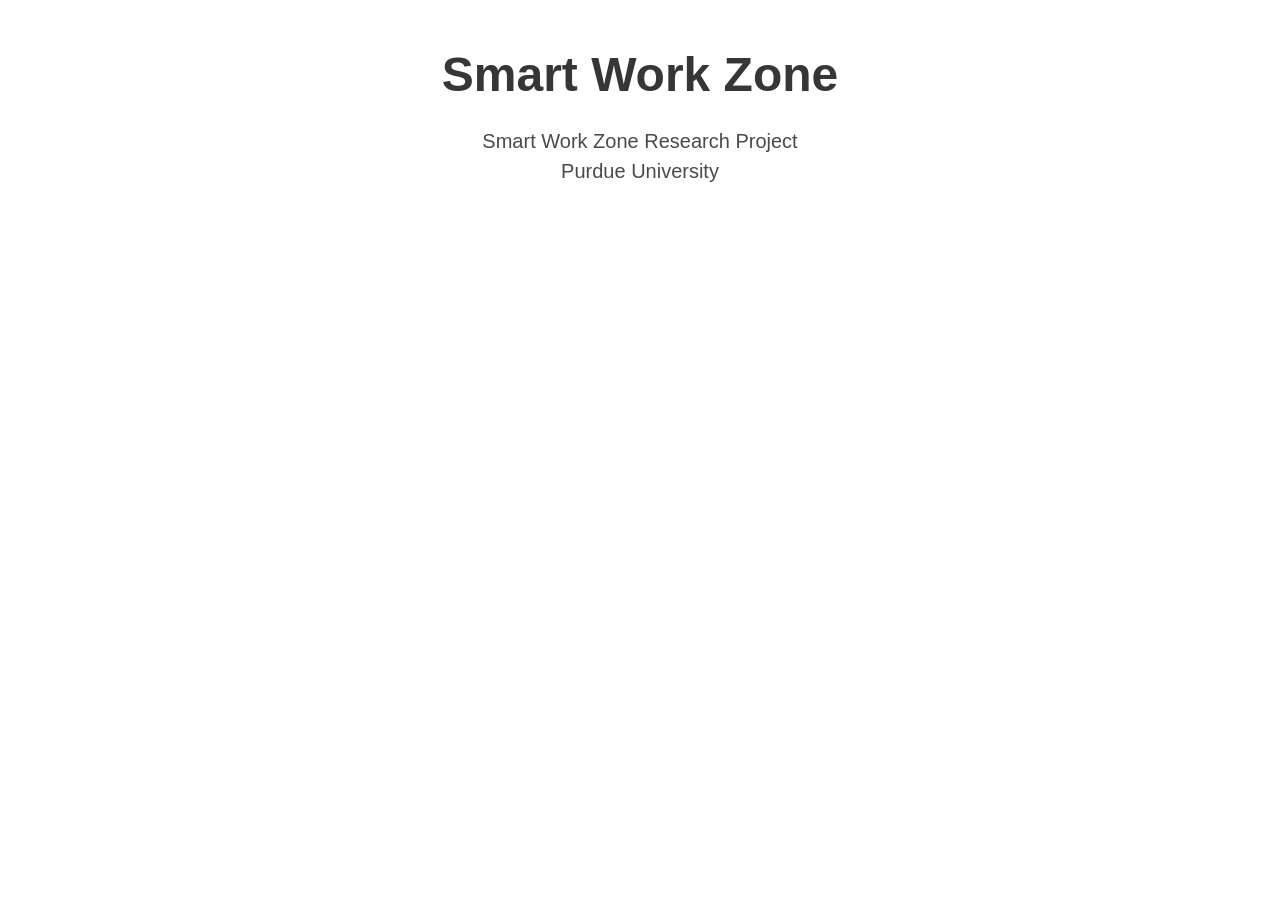
==== index.html @ 6e2d4be2 "Create empty index.html for Smart Work Zone project" ====
<!DOCTYPE html>
<html>
<head>
  <meta charset="utf-8">
  <meta name="description" content="Smart Work Zone research project page">
  <meta name="keywords" content="Smart Work Zone, work zone safety, radar, camera, LiDAR, sensing">
  <meta name="viewport" content="width=device-width, initial-scale=1">

  <title>Smart Work Zone</title>

  <link href="https://fonts.googleapis.com/css?family=Google+Sans|Noto+Sans|Castoro" rel="stylesheet">
  <link rel="stylesheet" href="./static/css/bulma.min.css">
  <link rel="stylesheet" href="./static/css/index.css">
</head>

<body>
  <section class="hero">
    <div class="hero-body">
      <div class="container is-max-desktop">
        <div class="columns is-centered">
          <div class="column has-text-centered">
            <h1 class="title is-1 publication-title">Smart Work Zone</h1>

            <div class="is-size-5 publication-authors">
              <span class="author-block">Smart Work Zone Research Project</span>
            </div>

            <div class="is-size-5 publication-authors">
              <span class="author-block">Purdue University</span>
            </div>
          </div>
        </div>
      </div>
    </div>
  </section>
</body>
</html>
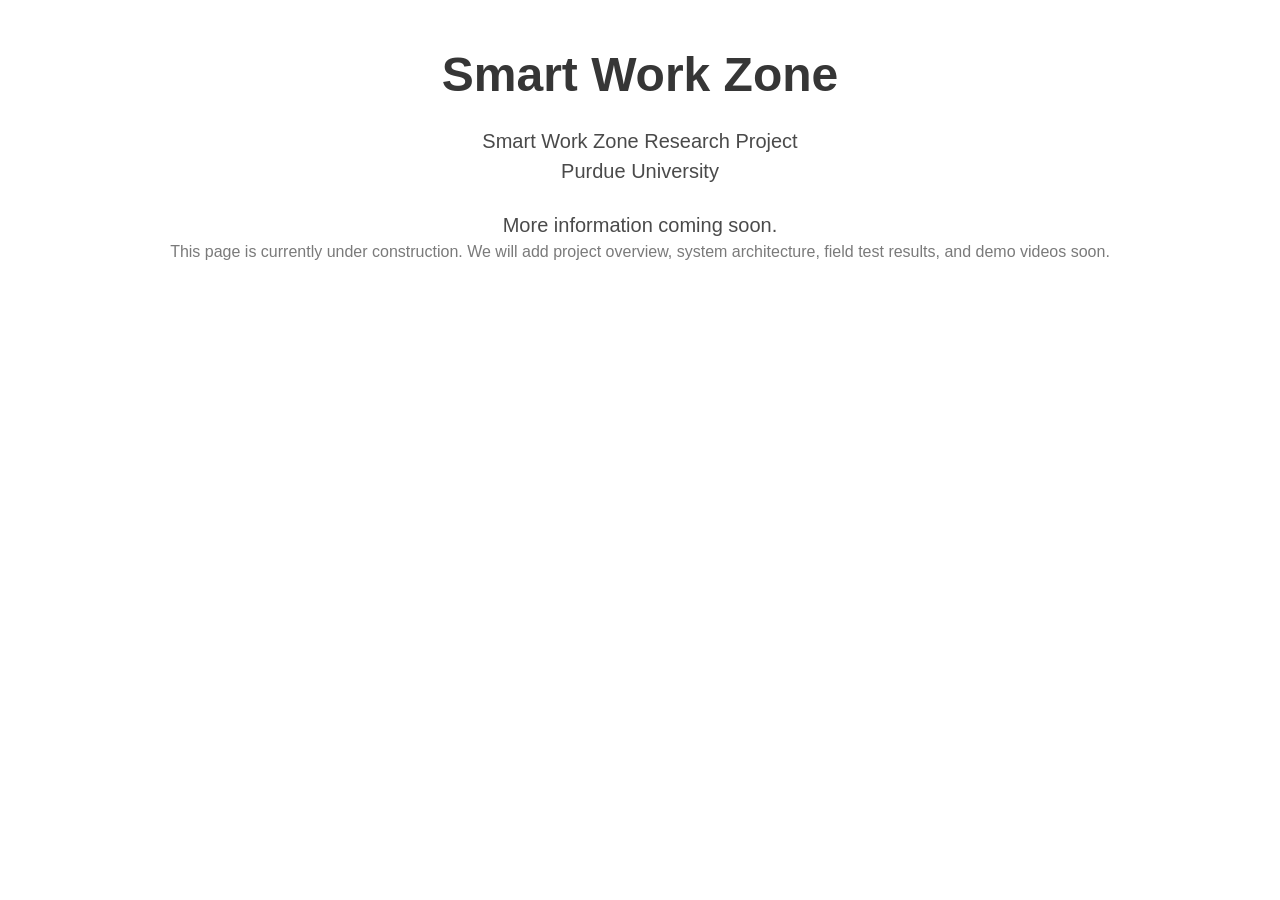
==== commit ee6331be: "Add under construction message to index.html Added informational text about the page's status." ====
--- a/index.html
+++ b/index.html
@@ -28,6 +28,18 @@
             <div class="is-size-5 publication-authors">
               <span class="author-block">Purdue University</span>
             </div>
+            
+            <br>
+
+            <p class="is-size-5">
+              More information coming soon.
+            </p>
+
+            <p class="is-size-6 has-text-grey">
+              This page is currently under construction. We will add project overview,
+              system architecture, field test results, and demo videos soon.
+            </p>
+            
           </div>
         </div>
       </div>
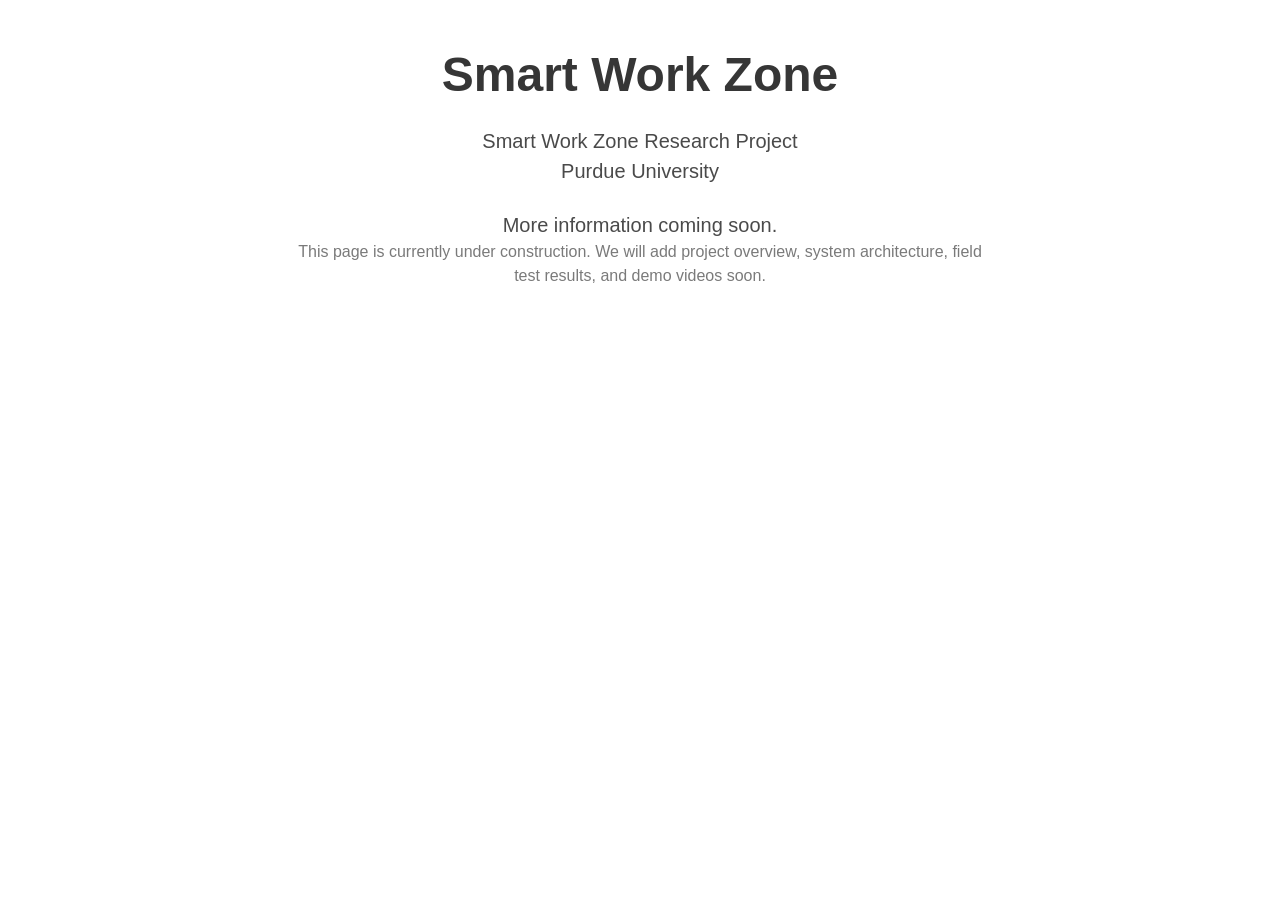
==== commit 5237ff5e: "Update HTML structure and add styling attributes" ====
--- a/index.html
+++ b/index.html
@@ -19,6 +19,7 @@
       <div class="container is-max-desktop">
         <div class="columns is-centered">
           <div class="column has-text-centered">
+
             <h1 class="title is-1 publication-title">Smart Work Zone</h1>
 
             <div class="is-size-5 publication-authors">
@@ -28,18 +29,18 @@
             <div class="is-size-5 publication-authors">
               <span class="author-block">Purdue University</span>
             </div>
-            
+
             <br>
 
             <p class="is-size-5">
               More information coming soon.
             </p>
 
-            <p class="is-size-6 has-text-grey">
+            <p class="is-size-6 has-text-grey" style="max-width: 700px; margin: 0 auto;">
               This page is currently under construction. We will add project overview,
               system architecture, field test results, and demo videos soon.
             </p>
-            
+
           </div>
         </div>
       </div>
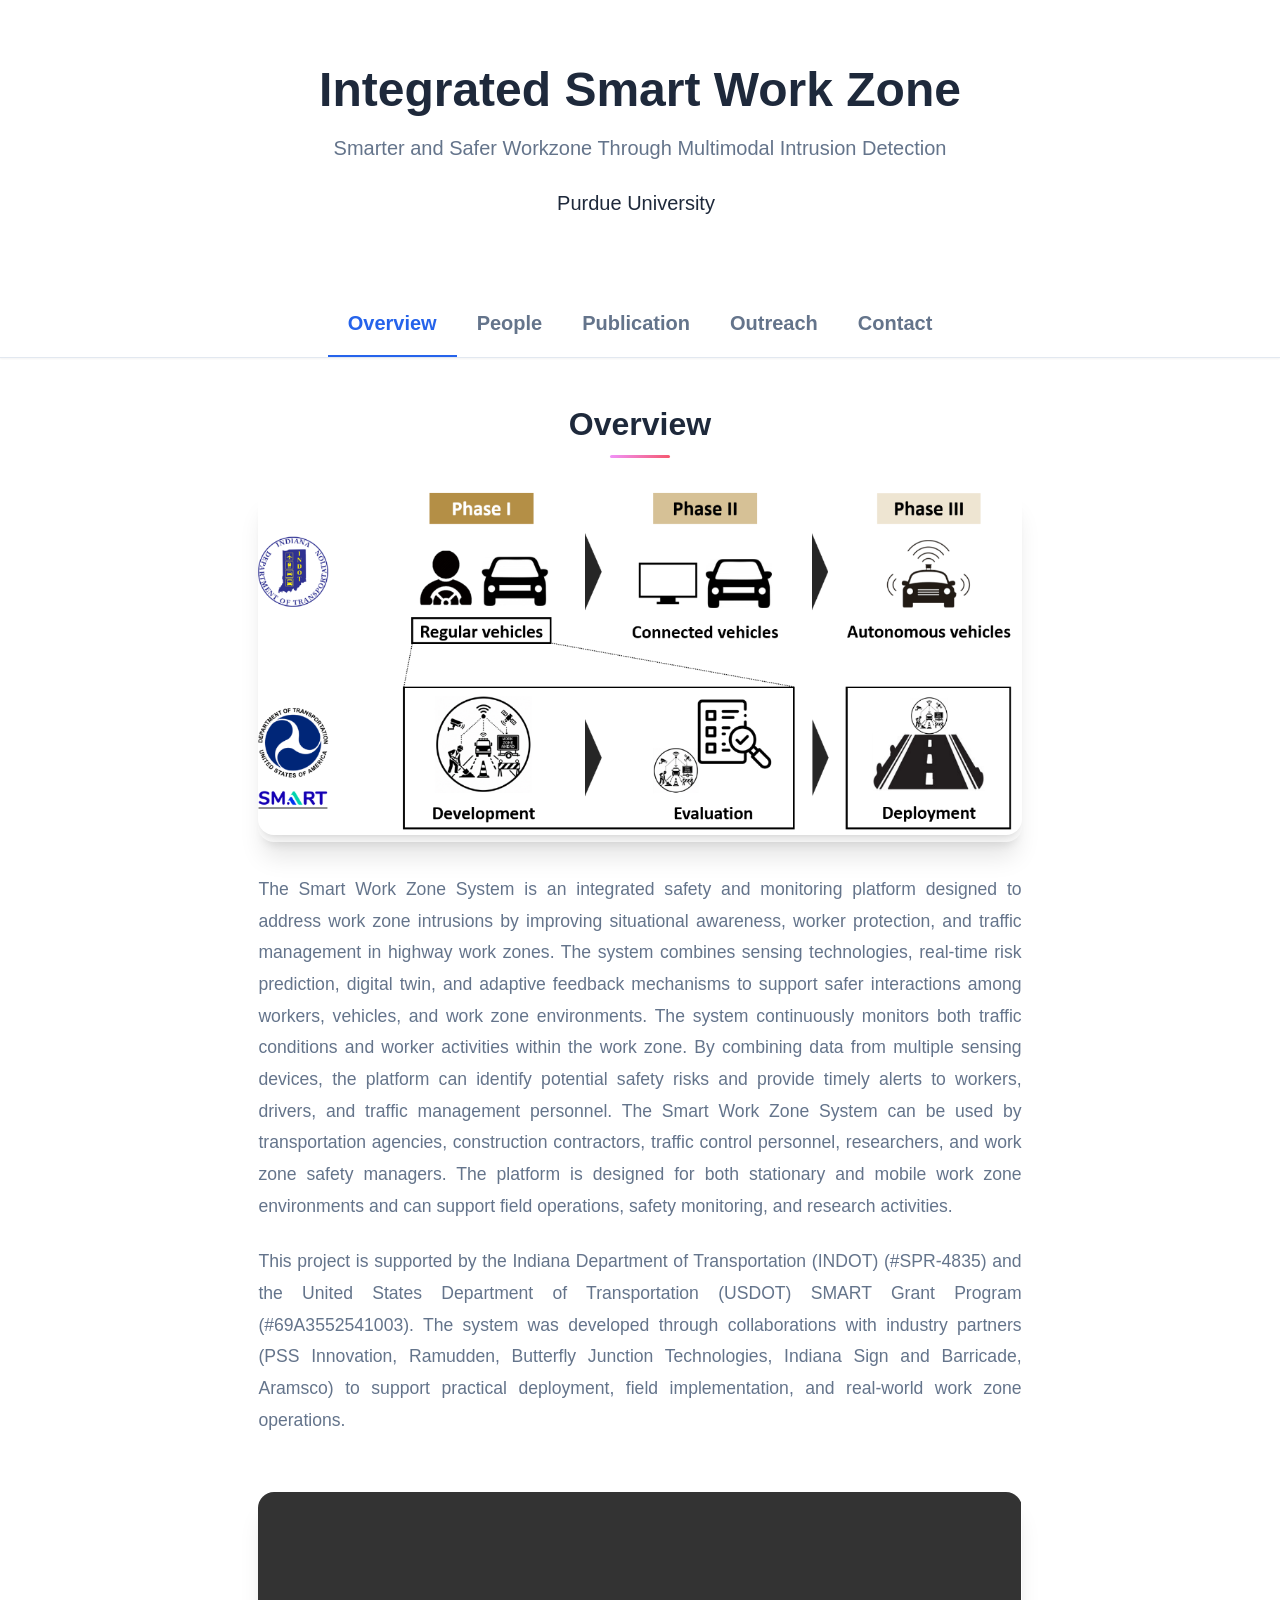
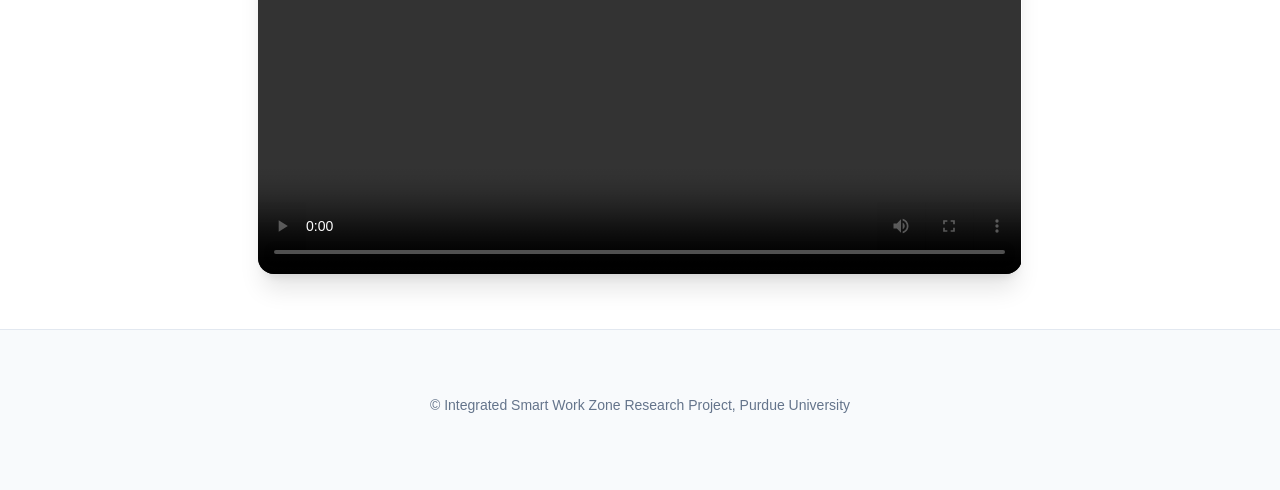
==== commit 28412de2: "Build the first draft; added overview, people, outreach, and contacts." ====
--- a/index.html
+++ b/index.html
@@ -1,12 +1,12 @@
 <!DOCTYPE html>
-<html>
+<html lang="en">
 <head>
   <meta charset="utf-8">
-  <meta name="description" content="Smart Work Zone research project page">
-  <meta name="keywords" content="Smart Work Zone, work zone safety, radar, camera, LiDAR, sensing">
+  <meta name="description" content="Integrated Smart Work Zone — Smarter and Safer Workzone Through Multimodal Intrusion Detection.">
+  <meta name="keywords" content="Integrated Smart Work Zone, work zone safety, radar, camera, LiDAR, sensing, digital twin, INDOT, USDOT SMART">
   <meta name="viewport" content="width=device-width, initial-scale=1">
 
-  <title>Smart Work Zone</title>
+  <title>Integrated Smart Work Zone | Overview</title>
 
   <link href="https://fonts.googleapis.com/css?family=Google+Sans|Noto+Sans|Castoro" rel="stylesheet">
   <link rel="stylesheet" href="./static/css/bulma.min.css">
@@ -14,37 +14,83 @@
 </head>
 
 <body>
-  <section class="hero">
+
+  <!-- Project header -->
+  <section class="hero publication-header">
     <div class="hero-body">
       <div class="container is-max-desktop">
         <div class="columns is-centered">
           <div class="column has-text-centered">
 
-            <h1 class="title is-1 publication-title">Smart Work Zone</h1>
+            <h1 class="title is-1 publication-title">Integrated Smart Work Zone</h1>
 
-            <div class="is-size-5 publication-authors">
-              <span class="author-block">Smart Work Zone Research Project</span>
-            </div>
+            <p class="project-tagline is-size-5">Smarter and Safer Workzone Through Multimodal Intrusion Detection</p>
 
             <div class="is-size-5 publication-authors">
               <span class="author-block">Purdue University</span>
             </div>
-
-            <br>
-
-            <p class="is-size-5">
-              More information coming soon.
-            </p>
-
-            <p class="is-size-6 has-text-grey" style="max-width: 700px; margin: 0 auto;">
-              This page is currently under construction. We will add project overview,
-              system architecture, field test results, and demo videos soon.
-            </p>
 
           </div>
         </div>
       </div>
     </div>
   </section>
+
+  <!-- Navigation -->
+  <nav class="site-nav" aria-label="Main navigation">
+    <div class="nav-container">
+      <div class="tabs is-centered is-medium">
+        <ul>
+          <li class="is-active"><a href="index.html">Overview</a></li>
+          <li><a href="people.html">People</a></li>
+          <li><a href="publication.html">Publication</a></li>
+          <li><a href="outreach.html">Outreach</a></li>
+          <li><a href="contact.html">Contact</a></li>
+        </ul>
+      </div>
+    </div>
+  </nav>
+
+  <!-- Overview content -->
+  <section class="section page-section">
+    <div class="container is-max-desktop">
+      <div class="columns is-centered">
+        <div class="column is-four-fifths">
+
+          <h2 class="title is-3 has-text-centered">Overview</h2>
+
+          <div class="has-text-centered publication-banner">
+            <img src="./static/images/overview-banner.png" alt="Smart Work Zone system overview">
+          </div>
+
+          <div class="content has-text-justified publication-body" style="margin-top: 2rem;">
+            <p>
+              The Smart Work Zone System is an integrated safety and monitoring platform designed to address work zone intrusions by improving situational awareness, worker protection, and traffic management in highway work zones. The system combines sensing technologies, real-time risk prediction, digital twin, and adaptive feedback mechanisms to support safer interactions among workers, vehicles, and work zone environments. The system continuously monitors both traffic conditions and worker activities within the work zone. By combining data from multiple sensing devices, the platform can identify potential safety risks and provide timely alerts to workers, drivers, and traffic management personnel. The Smart Work Zone System can be used by transportation agencies, construction contractors, traffic control personnel, researchers, and work zone safety managers. The platform is designed for both stationary and mobile work zone environments and can support field operations, safety monitoring, and research activities.
+            </p>
+            <p>
+              This project is supported by the Indiana Department of Transportation (INDOT) (#SPR-4835) and the United States Department of Transportation (USDOT) SMART Grant Program (#69A3552541003). The system was developed through collaborations with industry partners (PSS Innovation, Ramudden, Butterfly Junction Technologies, Indiana Sign and Barricade, Aramsco) to support practical deployment, field implementation, and real-world work zone operations.
+            </p>
+          </div>
+
+          <div class="has-text-centered">
+            <video class="overview-video" controls preload="metadata">
+              <source src="./static/videos/project-video.mp4" type="video/mp4">
+              Your browser does not support the video tag.
+            </video>
+          </div>
+
+        </div>
+      </div>
+    </div>
+  </section>
+
+  <footer class="footer">
+    <div class="container is-max-desktop">
+      <div class="content has-text-centered footer-copyright">
+        <p>&copy; Integrated Smart Work Zone Research Project, Purdue University</p>
+      </div>
+    </div>
+  </footer>
+
 </body>
 </html>
--- a/static/css/index.css
+++ b/static/css/index.css
@@ -0,0 +1,978 @@
+/* Modern CSS Variables for consistent theming */
+:root {
+  --primary-color: #2563eb;
+  --primary-hover: #1d4ed8;
+  --secondary-color: #64748b;
+  --accent-color: #0ea5e9;
+  --text-primary: #1e293b;
+  --text-secondary: #64748b;
+  --text-light: #94a3b8;
+  --background-primary: #ffffff;
+  --background-secondary: #f8fafc;
+  --background-accent: #f1f5f9;
+  --border-color: #e2e8f0;
+  --shadow-sm: 0 1px 2px 0 rgb(0 0 0 / 0.05);
+  --shadow-md: 0 4px 6px -1px rgb(0 0 0 / 0.1), 0 2px 4px -2px rgb(0 0 0 / 0.1);
+  --shadow-lg: 0 10px 15px -3px rgb(0 0 0 / 0.1), 0 4px 6px -4px rgb(0 0 0 / 0.1);
+  --shadow-xl: 0 20px 25px -5px rgb(0 0 0 / 0.1), 0 8px 10px -6px rgb(0 0 0 / 0.1);
+  --gradient-primary: linear-gradient(135deg, #667eea 0%, #764ba2 100%);
+  --gradient-accent: linear-gradient(135deg, #f093fb 0%, #f5576c 100%);
+  --gradient-subtle: linear-gradient(135deg, #ffecd2 0%, #fcb69f 100%);
+  --border-radius: 12px;
+  --border-radius-lg: 16px;
+  --transition: all 0.3s cubic-bezier(0.4, 0, 0.2, 1);
+}
+
+/* Site navigation */
+.site-nav {
+  background: var(--background-primary);
+  border-bottom: 1px solid var(--border-color);
+  position: sticky;
+  top: 0;
+  z-index: 100;
+  box-shadow: var(--shadow-sm);
+}
+
+.site-nav .nav-container {
+  max-width: 960px;
+  margin: 0 auto;
+  padding: 0 1.5rem;
+}
+
+.site-nav .tabs {
+  margin-bottom: 0;
+}
+
+.site-nav .tabs ul {
+  border-bottom: none;
+  flex-wrap: wrap;
+  justify-content: center;
+}
+
+.site-nav .tabs li {
+  margin: 0;
+}
+
+.site-nav .tabs a {
+  border-bottom: 3px solid transparent;
+  color: var(--text-secondary);
+  font-weight: 600;
+  padding: 1rem 1.25rem;
+  transition: var(--transition);
+}
+
+.site-nav .tabs a:hover {
+  background: var(--background-secondary);
+  border-bottom-color: var(--border-color);
+  color: var(--primary-color);
+}
+
+.site-nav .tabs li.is-active a {
+  border-bottom-color: var(--primary-color);
+  color: var(--primary-color);
+}
+
+.page-section {
+  padding: 3rem 1.5rem;
+}
+
+.overview-video {
+  width: 100%;
+  border-radius: var(--border-radius-lg);
+  box-shadow: var(--shadow-xl);
+  margin-top: 2rem;
+}
+
+.people-section-title {
+  font-family: 'Inter', sans-serif !important;
+  font-weight: 700 !important;
+  color: var(--text-primary);
+  margin: 2.5rem 0 1.5rem !important;
+  text-align: center;
+}
+
+.people-grid {
+  display: grid;
+  grid-template-columns: repeat(auto-fill, minmax(160px, 1fr));
+  gap: 1.5rem;
+  margin-bottom: 1rem;
+}
+
+.people-card {
+  text-align: center;
+}
+
+.people-card img {
+  width: 100%;
+  aspect-ratio: 4 / 5;
+  object-fit: cover;
+  border-radius: var(--border-radius);
+  box-shadow: var(--shadow-md);
+  border: 3px solid #C3982E;
+}
+
+.people-card .name {
+  margin-top: 0.75rem;
+  font-weight: 600;
+  color: var(--text-primary);
+  font-size: 0.95rem;
+  line-height: 1.4;
+}
+
+.partners-logos {
+  display: flex;
+  flex-wrap: wrap;
+  justify-content: center;
+  align-items: center;
+  gap: 2rem;
+  margin: 2rem 0;
+}
+
+.partners-logos img {
+  max-height: 90px;
+  max-width: 260px;
+  object-fit: contain;
+}
+
+.pub-list {
+  list-style: none;
+  margin: 0;
+  padding: 0;
+}
+
+.pub-list > li {
+  margin-bottom: 2rem;
+  padding-bottom: 1.5rem;
+  border-bottom: 1px solid var(--border-color);
+}
+
+.pub-list > li:last-child {
+  border-bottom: none;
+}
+
+.pub-list .venue {
+  font-weight: 700;
+  color: var(--text-primary);
+  margin-bottom: 0.5rem;
+}
+
+.pub-list .venue-type {
+  font-weight: 600;
+  text-decoration: underline;
+}
+
+.pub-list .entry {
+  margin-left: 1.5rem;
+  margin-top: 0.75rem;
+  color: var(--text-secondary);
+  line-height: 1.7;
+}
+
+.pub-list .highlight {
+  color: #ef4444;
+  font-weight: 600;
+}
+
+.outreach-list {
+  list-style: disc;
+  padding-left: 1.5rem;
+}
+
+.outreach-list li {
+  margin-bottom: 1.5rem;
+  color: var(--text-secondary);
+  line-height: 1.7;
+}
+
+.outreach-list strong {
+  color: var(--text-primary);
+}
+
+.contact-list {
+  max-width: 480px;
+  margin: 0 auto;
+  text-align: center;
+}
+
+.contact-entry {
+  margin-bottom: 2rem;
+  padding-bottom: 2rem;
+  border-bottom: 1px solid var(--border-color);
+}
+
+.contact-entry:last-child {
+  margin-bottom: 0;
+  padding-bottom: 0;
+  border-bottom: none;
+}
+
+.contact-name {
+  font-weight: 700;
+  color: var(--text-primary);
+  font-size: 1.1rem;
+  margin-bottom: 0.5rem !important;
+}
+
+.contact-list a {
+  color: var(--primary-color);
+  text-decoration: none;
+  font-weight: 500;
+}
+
+.contact-list a:hover {
+  color: var(--primary-hover);
+  text-decoration: underline;
+}
+
+/* Smooth scrolling for better UX */
+html {
+  scroll-behavior: smooth;
+}
+
+body {
+  font-family: 'Inter', 'Segoe UI', -apple-system, BlinkMacSystemFont, sans-serif;
+  color: var(--text-primary);
+  line-height: 1.6;
+  font-size: 16px;
+  background-color: var(--background-primary);
+  -webkit-font-smoothing: antialiased;
+  -moz-osx-font-smoothing: grayscale;
+}
+
+
+/* Modern Button Styles */
+.button {
+  border-radius: var(--border-radius) !important;
+  font-weight: 600 !important;
+  transition: var(--transition) !important;
+  border: 2px solid transparent !important;
+  position: relative;
+  overflow: hidden;
+}
+
+.button.is-dark {
+  background: var(--text-primary) !important;
+  border: none !important;
+  color: white !important;
+  box-shadow: var(--shadow-md);
+}
+
+.button.is-dark:hover {
+  transform: translateY(-2px);
+  box-shadow: var(--shadow-lg);
+  background: var(--primary-color) !important;
+}
+
+.button.is-dark:active {
+  transform: translateY(0);
+  box-shadow: var(--shadow-md);
+}
+
+.footer .icon-link {
+    font-size: 25px;
+    color: var(--text-secondary);
+    transition: var(--transition);
+}
+
+.footer .icon-link:hover {
+    color: var(--primary-color);
+    transform: translateY(-2px);
+}
+
+.link-block a {
+    margin: 8px 4px;
+}
+
+.dnerf {
+  font-variant: small-caps;
+}
+
+
+/* Hero Section Modernization */
+.hero {
+  position: relative;
+  overflow: hidden;
+}
+
+.hero.is-light {
+  background: var(--background-secondary);
+  border-top: 1px solid var(--border-color);
+  border-bottom: 1px solid var(--border-color);
+}
+
+.hero-body {
+  padding: 4rem 1.5rem;
+}
+
+.teaser .hero-body {
+  padding-top: 2rem;
+  padding-bottom: 4rem;
+}
+
+.teaser {
+  font-family: 'Inter', sans-serif;
+}
+
+
+/* Publication Content Styling */
+.publication-title {
+    font-family: 'Inter', sans-serif !important;
+    font-weight: 800 !important;
+    color: var(--text-primary) !important;
+    margin-bottom: 2rem !important;
+    line-height: 1.1 !important;
+}
+
+.publication-banner {
+  max-height: 70vh;
+  border-radius: var(--border-radius-lg);
+  overflow: hidden;
+  box-shadow: var(--shadow-xl);
+  margin: 2rem 0;
+}
+
+.publication-banner video {
+  position: relative;
+  left: auto;
+  top: auto;
+  transform: none;
+  object-fit: cover;
+  width: 100%;
+  height: 100%;
+  border-radius: var(--border-radius-lg);
+}
+
+.publication-header .hero-body {
+  padding: 4rem 1.5rem 3rem;
+}
+
+.project-tagline {
+  color: var(--text-secondary);
+  font-weight: 500;
+  max-width: 720px;
+  margin: -1rem auto 1.5rem !important;
+  line-height: 1.5;
+}
+
+.footer-copyright {
+  padding: 1rem 1.5rem 1.5rem;
+  color: var(--text-light);
+  font-size: 0.875rem;
+}
+
+.footer-copyright p {
+  margin: 0;
+}
+
+@media screen and (max-width: 768px) {
+  .project-tagline {
+    font-size: 1rem !important;
+  }
+}
+
+.publication-authors {
+    font-family: 'Inter', sans-serif !important;
+    font-weight: 500;
+    margin-bottom: 1.5rem;
+}
+
+.publication-venue {
+    color: var(--text-secondary);
+    width: fit-content;
+    font-weight: 600;
+    background: var(--background-accent);
+    padding: 0.5rem 1rem;
+    border-radius: var(--border-radius);
+    margin-top: 1rem;
+    display: inline-block;
+}
+
+.publication-awards {
+    color: #ef4444;
+    width: fit-content;
+    font-weight: 700;
+    background: linear-gradient(135deg, #fef2f2, #fee2e2);
+    padding: 0.5rem 1rem;
+    border-radius: var(--border-radius);
+    border-left: 4px solid #ef4444;
+    margin-top: 1rem;
+}
+
+.publication-authors a {
+   color: var(--primary-color) !important;
+   text-decoration: none;
+   font-weight: 600;
+   transition: var(--transition);
+   position: relative;
+}
+
+.publication-authors a::after {
+    content: '';
+    position: absolute;
+    width: 0;
+    height: 2px;
+    bottom: -2px;
+    left: 0;
+    background: var(--gradient-accent);
+    transition: var(--transition);
+}
+
+.publication-authors a:hover::after {
+    width: 100%;
+}
+
+.publication-authors a:hover {
+    color: var(--primary-hover) !important;
+}
+
+.author-block {
+  display: inline-block;
+  margin-right: 0.5rem;
+}
+
+.publication-banner img {
+  border-radius: var(--border-radius-lg);
+  box-shadow: var(--shadow-lg);
+  transition: var(--transition);
+}
+
+.publication-banner img:hover {
+  transform: scale(1.02);
+  box-shadow: var(--shadow-xl);
+}
+
+/* Modern Video and Carousel Styling */
+.publication-video {
+    position: relative;
+    width: 100%;
+    height: 0;
+    padding-bottom: 56.25%;
+    overflow: hidden;
+    border-radius: var(--border-radius-lg) !important;
+    box-shadow: var(--shadow-xl);
+    transition: var(--transition);
+}
+
+.publication-video:hover {
+    transform: translateY(-4px);
+    box-shadow: var(--shadow-xl);
+}
+
+.publication-video iframe {
+    position: absolute;
+    top: 0;
+    left: 0;
+    width: 100%;
+    height: 100%;
+    border-radius: var(--border-radius-lg);
+}
+
+.publication-body img {
+  border-radius: var(--border-radius);
+  box-shadow: var(--shadow-md);
+  transition: var(--transition);
+}
+
+.publication-body img:hover {
+  transform: translateY(-2px);
+  box-shadow: var(--shadow-lg);
+}
+
+.results-carousel {
+  overflow: hidden;
+  padding: 1rem 0;
+}
+
+.results-carousel .item {
+  margin: 1rem;
+  overflow: hidden;
+  padding: 1.5rem;
+  font-size: 0;
+  background: var(--background-primary);
+  border-radius: var(--border-radius-lg);
+  box-shadow: var(--shadow-md);
+  transition: var(--transition);
+  border: 1px solid var(--border-color);
+}
+
+.results-carousel .item:hover {
+  transform: translateY(-4px);
+  box-shadow: var(--shadow-lg);
+}
+
+.results-carousel .item img,
+.results-carousel video {
+  margin: 0;
+  border-radius: var(--border-radius);
+  width: 100%;
+  height: auto;
+}
+
+.results-carousel .subtitle {
+  font-size: 1rem !important;
+  color: var(--text-secondary);
+  margin-top: 1rem;
+  font-weight: 500;
+}
+
+/* Pagination and Misc Improvements */
+.slider-pagination .slider-page {
+  background: var(--primary-color);
+  border-radius: 50%;
+  transition: var(--transition);
+}
+
+.slider-pagination .slider-page.is-active {
+  background: var(--primary-hover);
+  transform: scale(1.2);
+}
+
+.eql-cntrb { 
+  font-size: 0.875rem;
+  color: var(--text-light);
+  font-style: italic;
+}
+
+/* Section Titles */
+.title.is-3 {
+  font-family: 'Inter', sans-serif !important;
+  font-weight: 700 !important;
+  color: var(--text-primary);
+  margin-bottom: 2rem !important;
+  position: relative;
+  padding-bottom: 1rem;
+}
+
+.title.is-3::after {
+  content: '';
+  position: absolute;
+  bottom: 0;
+  left: 50%;
+  transform: translateX(-50%);
+  width: 60px;
+  height: 3px;
+  background: var(--gradient-accent);
+  border-radius: 2px;
+}
+
+/* Content Improvements */
+.content.has-text-justified {
+  font-size: 1.1rem;
+  line-height: 1.8;
+  color: var(--text-secondary);
+}
+
+.content.has-text-justified p {
+  margin-bottom: 1.5rem;
+}
+
+/* Footer Improvements */
+.footer {
+  background: var(--background-secondary);
+  border-top: 1px solid var(--border-color);
+  padding: 3rem 1.5rem;
+}
+
+.footer .content {
+  color: var(--text-secondary);
+  line-height: 1.7;
+}
+
+.footer a {
+  color: var(--primary-color);
+  text-decoration: none;
+  transition: var(--transition);
+}
+
+.footer a:hover {
+  color: var(--primary-hover);
+  text-decoration: underline;
+}
+
+/* BibTeX Styling */
+pre {
+  background: var(--background-accent) !important;
+  border: 1px solid var(--border-color) !important;
+  border-radius: var(--border-radius) !important;
+  padding: 1.5rem !important;
+  font-size: 0.9rem !important;
+  overflow-x: auto;
+  box-shadow: var(--shadow-sm);
+}
+
+code {
+  background: var(--background-accent) !important;
+  color: var(--text-primary) !important;
+  font-family: 'SF Mono', 'Monaco', 'Cascadia Code', 'Roboto Mono', monospace !important;
+}
+
+/* BibTeX Section Improvements */
+.bibtex-header {
+  display: flex;
+  justify-content: space-between;
+  align-items: center;
+  margin-bottom: 1rem;
+}
+
+.copy-bibtex-btn {
+  background: var(--primary-color);
+  color: white;
+  border: none;
+  border-radius: var(--border-radius);
+  padding: 0.75rem 1rem;
+  font-size: 0.9rem;
+  font-weight: 600;
+  cursor: pointer;
+  transition: var(--transition);
+  display: inline-flex;
+  align-items: center;
+  gap: 0.5rem;
+}
+
+.copy-bibtex-btn:hover {
+  background: var(--primary-hover);
+  transform: translateY(-2px);
+  box-shadow: var(--shadow-md);
+}
+
+.copy-bibtex-btn.copied {
+  background: #10b981;
+}
+
+.copy-bibtex-btn.copied .copy-text::after {
+  content: "ied!";
+}
+
+/* Scroll to Top Button */
+.scroll-to-top {
+  position: fixed;
+  bottom: 2rem;
+  right: 2rem;
+  width: 50px;
+  height: 50px;
+  background: var(--primary-color);
+  color: white;
+  border: none;
+  border-radius: 50%;
+  cursor: pointer;
+  opacity: 0;
+  visibility: hidden;
+  transition: var(--transition);
+  z-index: 999;
+  display: flex;
+  align-items: center;
+  justify-content: center;
+  font-size: 1.2rem;
+  box-shadow: var(--shadow-lg);
+}
+
+.scroll-to-top:hover {
+  background: var(--primary-hover);
+  transform: translateY(-3px);
+  box-shadow: var(--shadow-xl);
+}
+
+.scroll-to-top.visible {
+  opacity: 1;
+  visibility: visible;
+}
+
+
+/* More Works Dropdown */
+.more-works-container {
+  position: fixed;
+  top: 2rem;
+  right: 2rem;
+  z-index: 1000;
+}
+
+.more-works-btn {
+  background: var(--background-primary);
+  color: var(--text-primary);
+  border: 2px solid var(--border-color);
+  border-radius: var(--border-radius-lg);
+  padding: 0.75rem 1.25rem;
+  font-weight: 600;
+  font-size: 0.9rem;
+  box-shadow: var(--shadow-md);
+  transition: var(--transition);
+  cursor: pointer;
+  text-decoration: none;
+  display: inline-flex;
+  align-items: center;
+  gap: 0.5rem;
+  font-family: 'Inter', sans-serif;
+}
+
+.more-works-btn:hover {
+  transform: translateY(-2px);
+  box-shadow: var(--shadow-lg);
+  background: var(--background-secondary);
+  border-color: var(--primary-color);
+}
+
+.more-works-btn .dropdown-arrow {
+  transition: var(--transition);
+  font-size: 0.8rem;
+}
+
+.more-works-btn.active .dropdown-arrow {
+  transform: rotate(180deg);
+}
+
+.more-works-dropdown {
+  position: absolute;
+  top: calc(100% + 0.5rem);
+  right: 0;
+  width: 400px;
+  max-width: 90vw;
+  background: var(--background-primary);
+  border: 1px solid var(--border-color);
+  border-radius: var(--border-radius-lg);
+  box-shadow: var(--shadow-xl);
+  opacity: 0;
+  visibility: hidden;
+  transform: translateY(-10px);
+  transition: var(--transition);
+  max-height: 70vh;
+  overflow-y: auto;
+}
+
+.more-works-dropdown.show {
+  opacity: 1;
+  visibility: visible;
+  transform: translateY(0);
+}
+
+.dropdown-header {
+  display: flex;
+  justify-content: space-between;
+  align-items: center;
+  padding: 1.5rem 1.5rem 1rem;
+  border-bottom: 1px solid var(--border-color);
+}
+
+.dropdown-header h4 {
+  margin: 0;
+  font-size: 1.1rem;
+  font-weight: 700;
+  color: var(--text-primary);
+}
+
+.close-btn {
+  background: none;
+  border: none;
+  color: var(--text-secondary);
+  cursor: pointer;
+  padding: 0.5rem;
+  border-radius: var(--border-radius);
+  transition: var(--transition);
+}
+
+.close-btn:hover {
+  background: var(--background-accent);
+  color: var(--text-primary);
+}
+
+.works-list {
+  padding: 1rem;
+}
+
+.work-item {
+  display: flex;
+  align-items: flex-start;
+  justify-content: space-between;
+  padding: 1rem;
+  border-radius: var(--border-radius);
+  text-decoration: none;
+  color: inherit;
+  transition: var(--transition);
+  margin-bottom: 0.5rem;
+}
+
+.work-item:hover {
+  background: var(--background-accent);
+  transform: translateX(4px);
+}
+
+.work-info h5 {
+  margin: 0 0 0.5rem 0;
+  font-size: 1rem;
+  font-weight: 500;
+  color: var(--text-primary);
+}
+
+.work-info p {
+  margin: 0 0 0.5rem 0;
+  font-size: 0.9rem;
+  color: var(--text-secondary);
+  line-height: 1.4;
+}
+
+.work-venue {
+  font-size: 0.8rem;
+  color: var(--text-light);
+  font-style: italic;
+}
+
+.work-item .fas {
+  color: var(--text-light);
+  font-size: 0.9rem;
+  margin-top: 0.2rem;
+  flex-shrink: 0;
+}
+
+
+/* Mobile Responsive Improvements */
+@media screen and (max-width: 768px) {
+  .hero-body {
+    padding: 2rem 1rem;
+  }
+  
+  .publication-header .hero-body {
+    padding: 3rem 1rem 2rem;
+  }
+  
+  .publication-title {
+    font-size: 2.5rem !important;
+    line-height: 1.2 !important;
+    margin-bottom: 1.5rem !important;
+  }
+  
+  .publication-authors {
+    font-size: 1rem !important;
+  }
+  
+  .button {
+    margin: 0.25rem !important;
+    font-size: 0.875rem !important;
+    padding: 0.75rem 1rem !important;
+  }
+  
+  .more-works-container {
+    bottom: 2rem;
+    right: 1rem;
+    top: auto;
+  }
+  
+  .more-works-btn {
+    padding: 0.6rem 1rem;
+    font-size: 0.8rem;
+  }
+  
+  .more-works-dropdown {
+    width: calc(100vw - 2rem);
+    right: -1rem;
+    bottom: calc(100% + 0.5rem);
+    top: auto;
+  }
+  
+  .results-carousel .item {
+    margin: 0.5rem;
+    padding: 1rem;
+  }
+  
+  .teaser .hero-body {
+    padding: 1rem;
+  }
+  
+  .content.has-text-justified {
+    font-size: 1rem;
+  }
+}
+
+@media screen and (max-width: 480px) {
+  .publication-title {
+    font-size: 2rem !important;
+  }
+  
+  .hero-body {
+    padding: 1.5rem 0.75rem;
+  }
+  
+  .more-works-container {
+    position: fixed;
+    bottom: 2rem;
+    right: 1rem;
+    z-index: 1000;
+  }
+  
+  .more-works-btn {
+    padding: 0.5rem 0.75rem;
+    font-size: 0.75rem;
+  }
+  
+  .more-works-dropdown {
+    position: absolute;
+    bottom: calc(100% + 0.5rem);
+    right: 0;
+    width: calc(100vw - 2rem);
+    max-width: 90vw;
+  }
+  
+  .link-block {
+    display: block;
+    margin-bottom: 0.5rem;
+  }
+  
+  .button {
+    width: 100%;
+    justify-content: center;
+  }
+}
+
+/* Tablet Responsive */
+@media screen and (min-width: 769px) and (max-width: 1024px) {
+  .hero-body {
+    padding: 3rem 2rem;
+  }
+  
+  .publication-header .hero-body {
+    padding: 4rem 2rem 3rem;
+  }
+}
+
+/* Animation for page load */
+@keyframes fadeInUp {
+  from {
+    opacity: 0;
+    transform: translateY(30px);
+  }
+  to {
+    opacity: 1;
+    transform: translateY(0);
+  }
+}
+
+.hero, .section {
+  animation: fadeInUp 0.6s ease-out;
+}
+
+/* Improved focus states for accessibility */
+.button:focus,
+.related-works-btn:focus,
+a:focus {
+  outline: 2px solid var(--primary-color);
+  outline-offset: 2px;
+}
+
+
+/* Print styles */
+@media print {
+  .more-works-container {
+    display: none;
+  }
+  
+  .hero, .section {
+    animation: none;
+  }
+  
+  .button {
+    background: transparent !important;
+    color: var(--text-primary) !important;
+    box-shadow: none !important;
+  }
+}
+
+
+
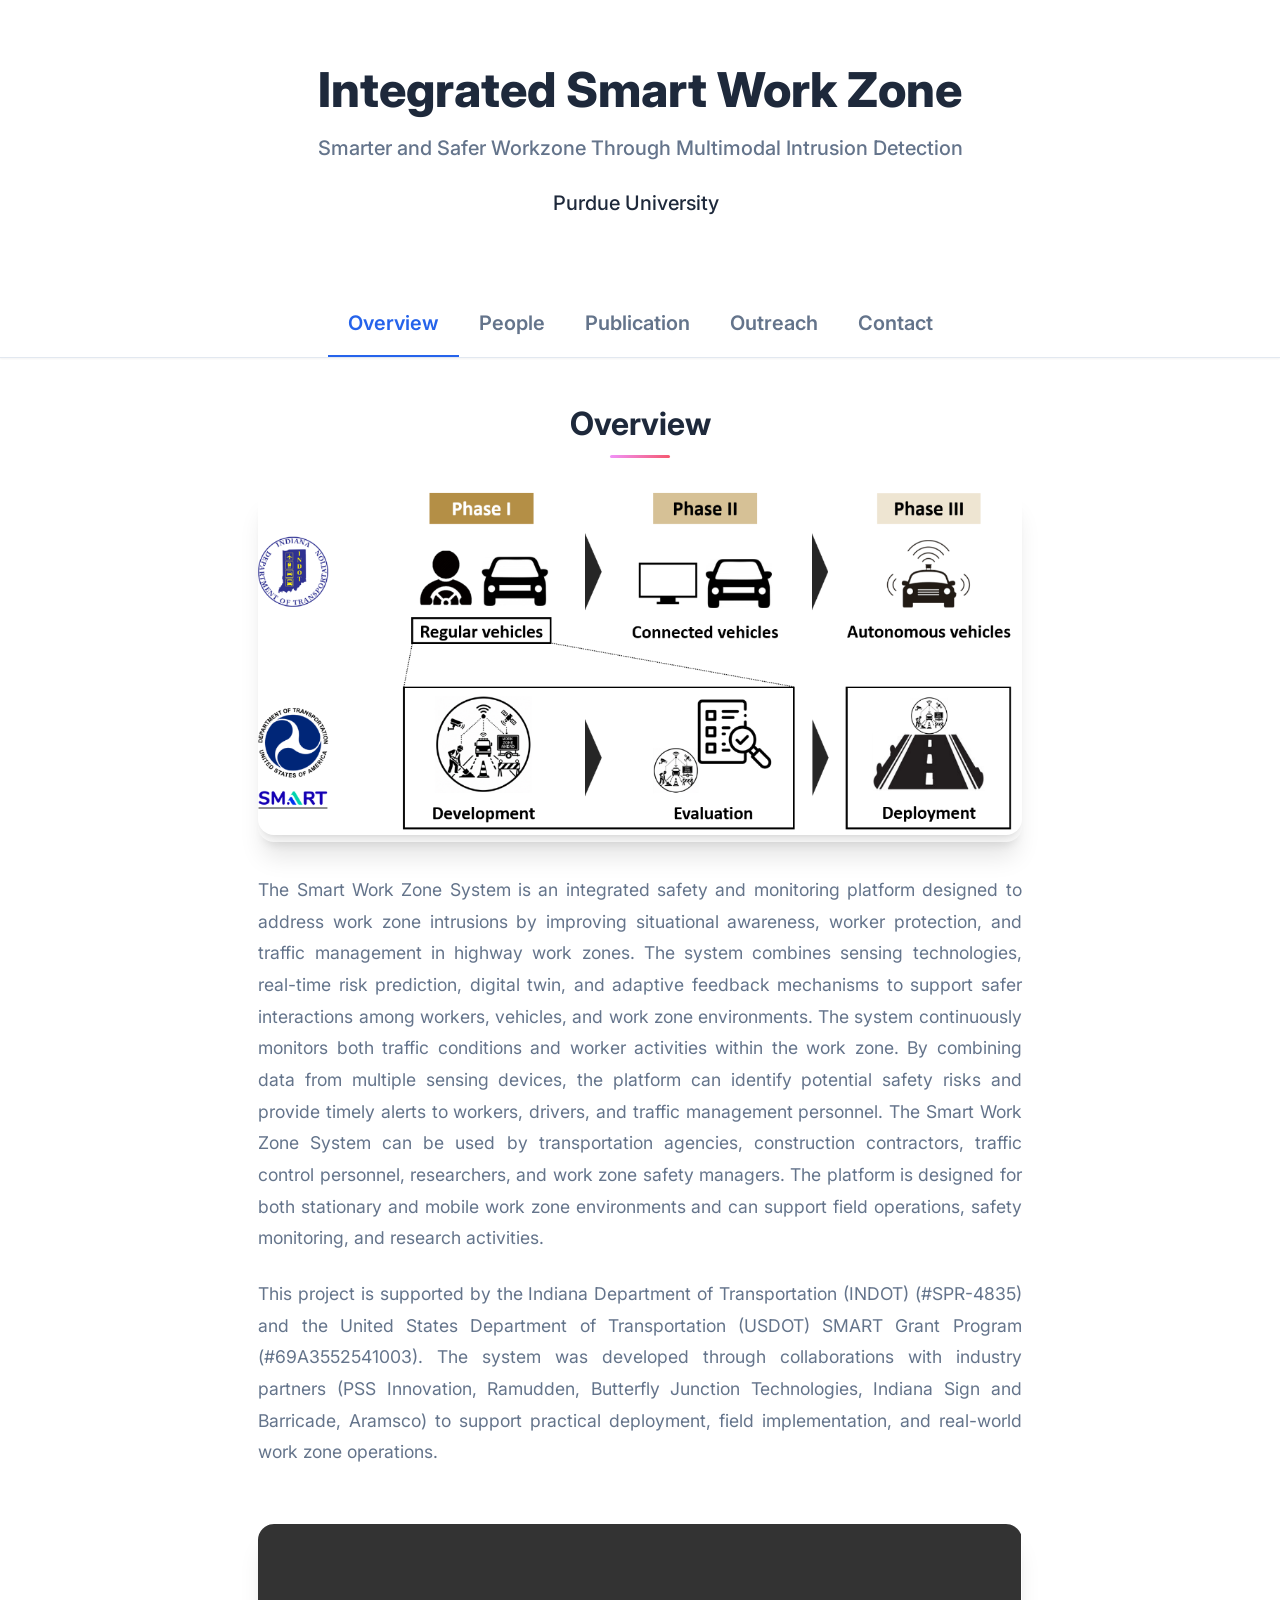
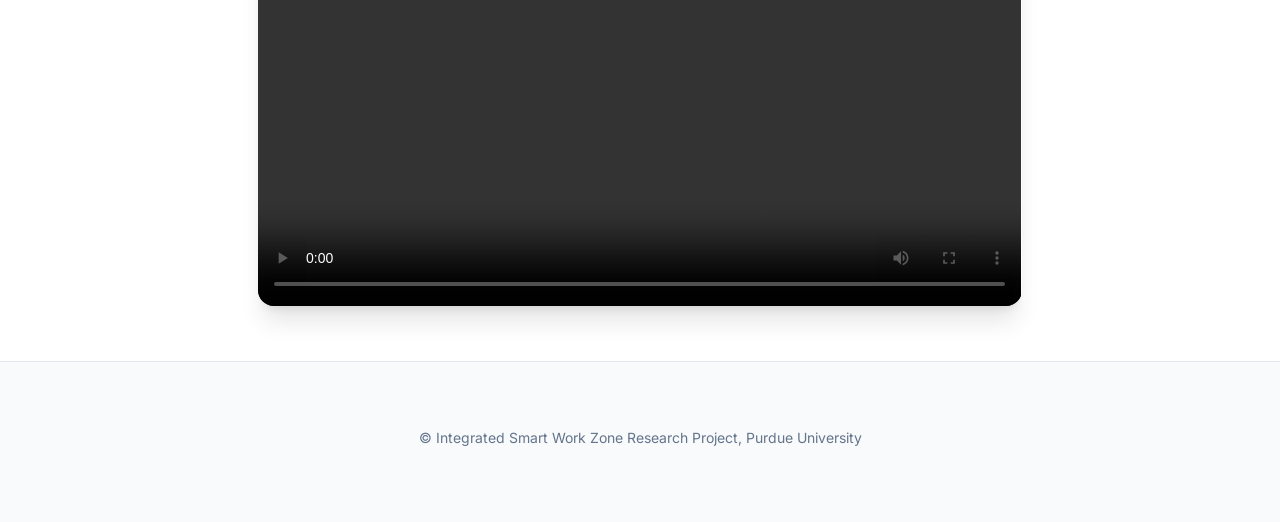
==== commit d6643f2f: "Fixed people page layhout." ====
--- a/index.html
+++ b/index.html
@@ -2,15 +2,23 @@
 <html lang="en">
 <head>
   <meta charset="utf-8">
+  <script>
+    (function () {
+      if (location.pathname.indexOf('/SmartWorkzone_Page') === 0) {
+        document.write('<base href="/SmartWorkzone_Page/">');
+      }
+    })();
+  </script>
   <meta name="description" content="Integrated Smart Work Zone — Smarter and Safer Workzone Through Multimodal Intrusion Detection.">
   <meta name="keywords" content="Integrated Smart Work Zone, work zone safety, radar, camera, LiDAR, sensing, digital twin, INDOT, USDOT SMART">
   <meta name="viewport" content="width=device-width, initial-scale=1">
 
   <title>Integrated Smart Work Zone | Overview</title>
 
+  <link href="https://fonts.googleapis.com/css2?family=Inter:wght@400;500;600;700;800&display=swap" rel="stylesheet">
   <link href="https://fonts.googleapis.com/css?family=Google+Sans|Noto+Sans|Castoro" rel="stylesheet">
-  <link rel="stylesheet" href="./static/css/bulma.min.css">
-  <link rel="stylesheet" href="./static/css/index.css">
+  <link rel="stylesheet" href="static/css/bulma.min.css">
+  <link rel="stylesheet" href="static/css/index.css">
 </head>
 
 <body>
@@ -60,7 +68,7 @@
           <h2 class="title is-3 has-text-centered">Overview</h2>
 
           <div class="has-text-centered publication-banner">
-            <img src="./static/images/overview-banner.png" alt="Smart Work Zone system overview">
+            <img src="static/images/overview-banner.png" alt="Smart Work Zone system overview">
           </div>
 
           <div class="content has-text-justified publication-body" style="margin-top: 2rem;">
@@ -74,7 +82,7 @@
 
           <div class="has-text-centered">
             <video class="overview-video" controls preload="metadata">
-              <source src="./static/videos/project-video.mp4" type="video/mp4">
+              <source src="static/videos/project-video.mp4" type="video/mp4">
               Your browser does not support the video tag.
             </video>
           </div>
--- a/static/css/index.css
+++ b/static/css/index.css
@@ -93,7 +93,7 @@
 
 .people-grid {
   display: grid;
-  grid-template-columns: repeat(auto-fill, minmax(160px, 1fr));
+  grid-template-columns: repeat(auto-fill, minmax(180px, 1fr));
   gap: 1.5rem;
   margin-bottom: 1rem;
 }
@@ -189,9 +189,7 @@
 }
 
 .contact-list {
-  max-width: 480px;
-  margin: 0 auto;
-  text-align: center;
+  text-align: left;
 }
 
 .contact-entry {
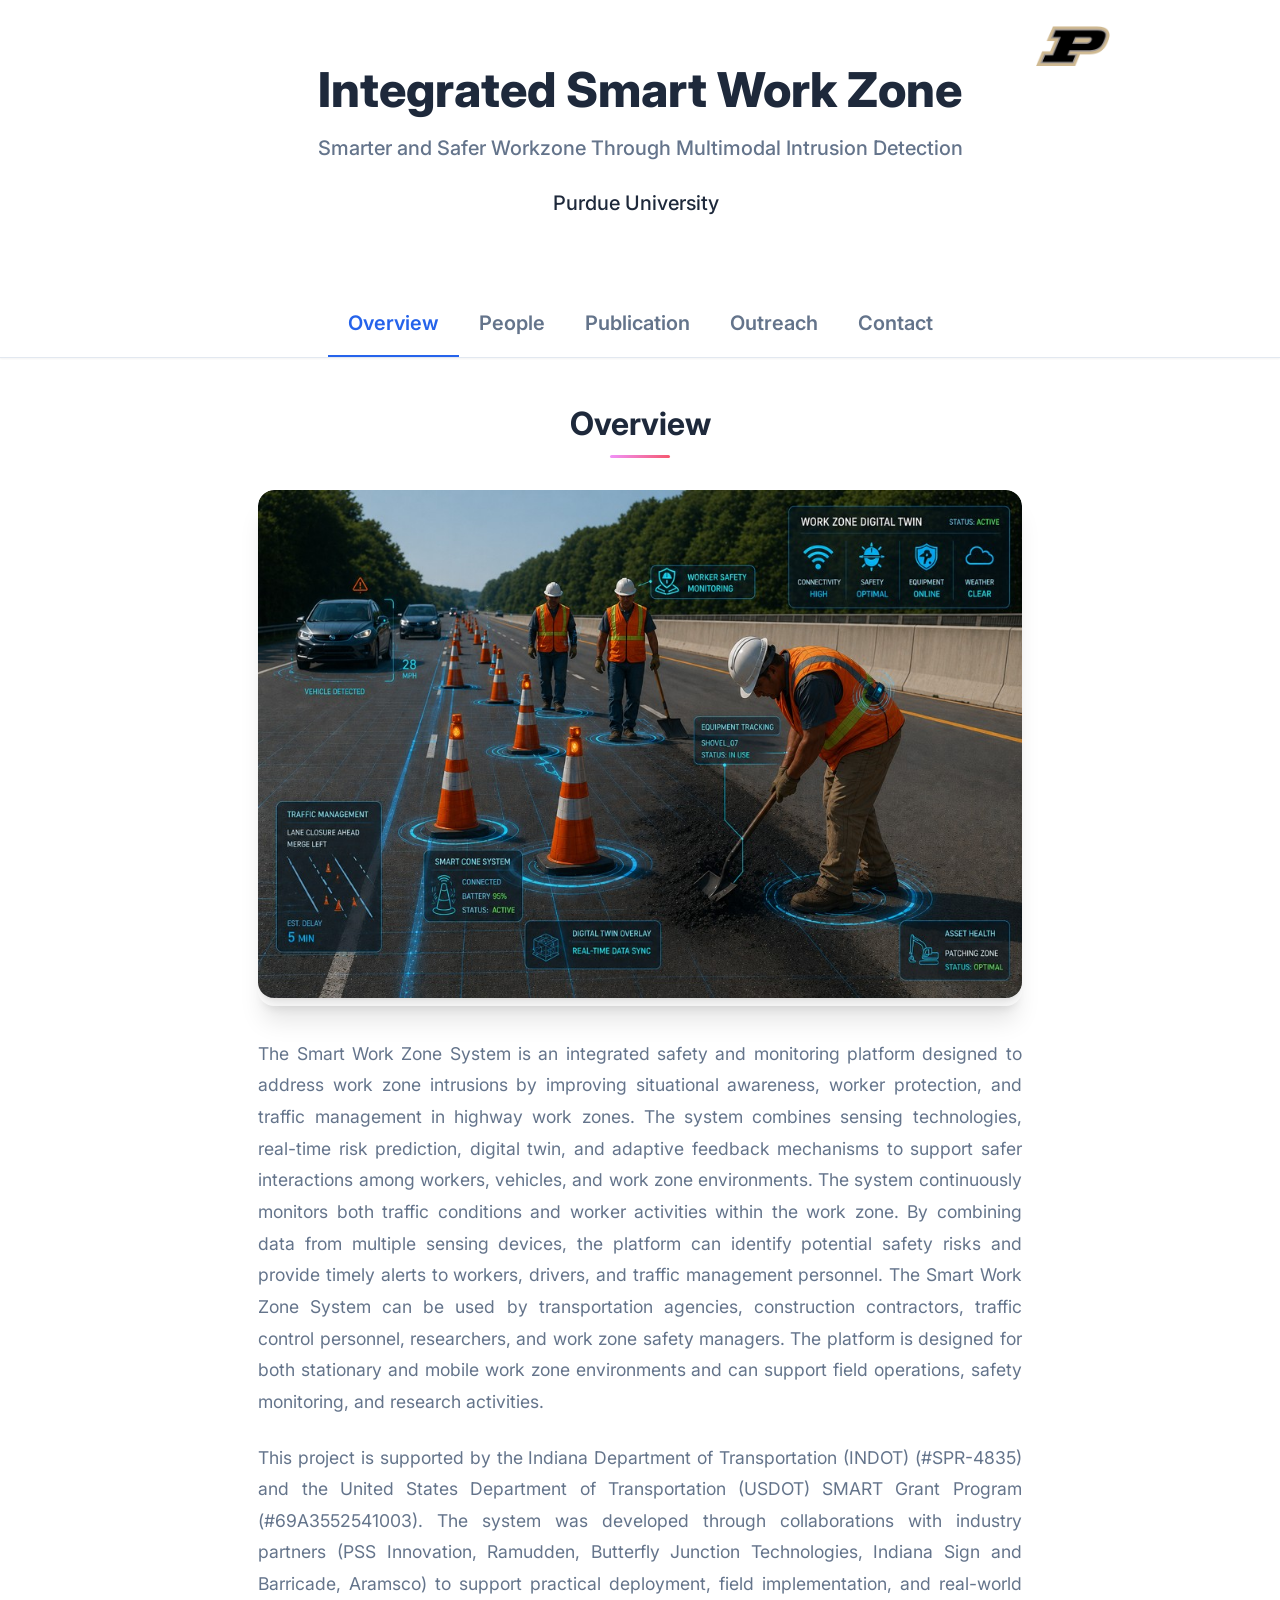
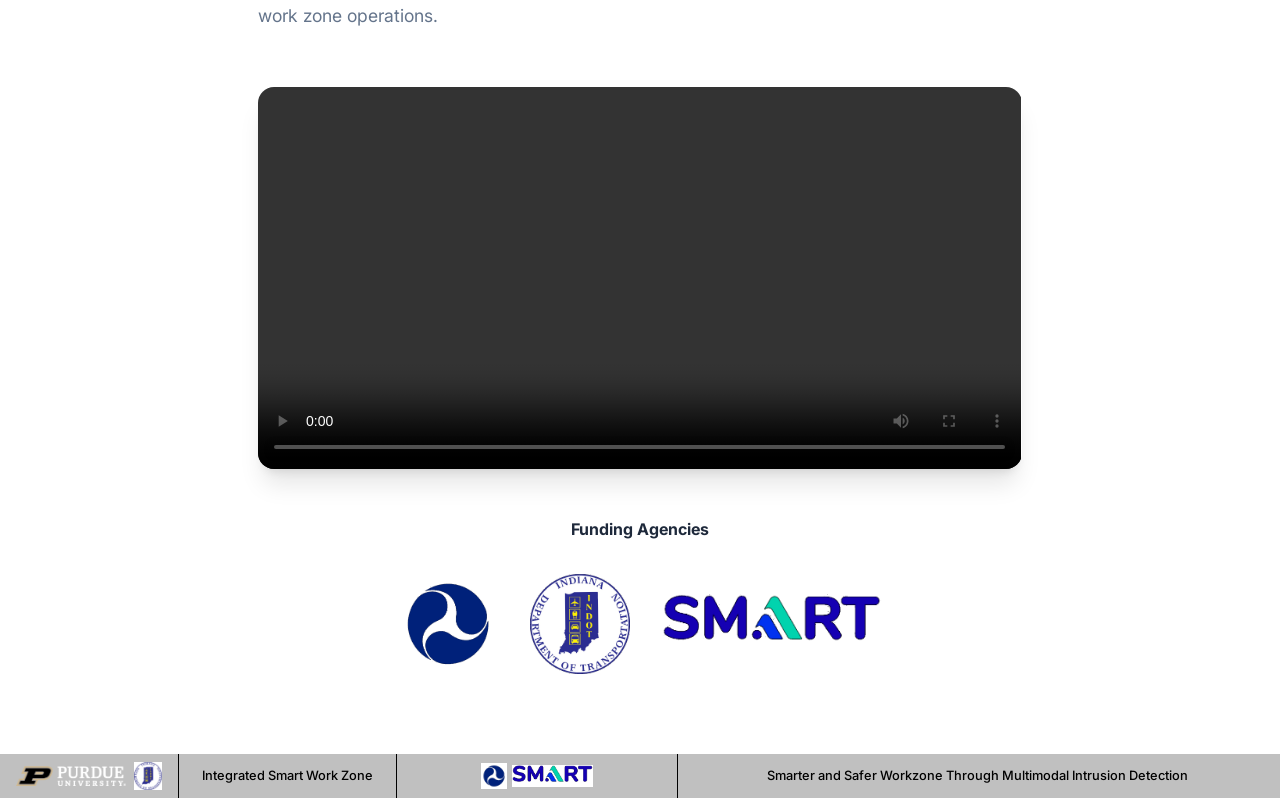
==== commit 51c941d9: "Add funding agencies; add footnotes; Fix pub page and add links" ====
--- a/index.html
+++ b/index.html
@@ -25,6 +25,9 @@
 
   <!-- Project header -->
   <section class="hero publication-header">
+    <a class="purdue-logo-link" href="https://www.purdue.edu/" target="_blank" rel="noopener noreferrer">
+      <img class="purdue-logo" src="static/images/purdue-logo.png" alt="Purdue University">
+    </a>
     <div class="hero-body">
       <div class="container is-max-desktop">
         <div class="columns is-centered">
@@ -68,7 +71,7 @@
           <h2 class="title is-3 has-text-centered">Overview</h2>
 
           <div class="has-text-centered publication-banner">
-            <img src="static/images/overview-banner.png" alt="Smart Work Zone system overview">
+            <img src="static/images/overview-banner.png" alt="Integrated Smart Work Zone digital twin with worker safety monitoring and traffic management">
           </div>
 
           <div class="content has-text-justified publication-body" style="margin-top: 2rem;">
@@ -87,15 +90,35 @@
             </video>
           </div>
 
+          <h3 class="people-section-title funding-section-title">Funding Agencies</h3>
+          <div class="partners-logos funding-logos">
+            <img src="static/images/funding/usdot.png" alt="U.S. Department of Transportation">
+            <img src="static/images/funding/indot.png" alt="Indiana Department of Transportation">
+            <img src="static/images/funding/smart.png" alt="USDOT SMART Grant Program">
+          </div>
+
         </div>
       </div>
     </div>
   </section>
 
-  <footer class="footer">
-    <div class="container is-max-desktop">
-      <div class="content has-text-centered footer-copyright">
-        <p>&copy; Integrated Smart Work Zone Research Project, Purdue University</p>
+  <footer class="site-footer-bar" role="contentinfo">
+    <div class="site-footer-bar__scroll">
+      <div class="site-footer-bar__inner">
+        <div class="site-footer-bar__section site-footer-bar__logos">
+          <img class="site-footer-bar__logo site-footer-bar__logo--purdue" src="static/images/purdue-logo.png" alt="Purdue University">
+          <img class="site-footer-bar__logo site-footer-bar__logo--indot" src="static/images/funding/indot.png" alt="Indiana Department of Transportation">
+        </div>
+        <div class="site-footer-bar__section site-footer-bar__project">
+          <p class="site-footer-bar__text">Integrated Smart Work Zone</p>
+        </div>
+        <div class="site-footer-bar__section site-footer-bar__funding">
+          <img class="site-footer-bar__logo site-footer-bar__logo--usdot" src="static/images/funding/usdot.png" alt="U.S. Department of Transportation">
+          <img class="site-footer-bar__logo site-footer-bar__logo--smart" src="static/images/funding/smart.png" alt="USDOT SMART Grant Program">
+        </div>
+        <div class="site-footer-bar__section site-footer-bar__tagline">
+          <p class="site-footer-bar__text">Smarter and Safer Workzone Through Multimodal Intrusion Detection</p>
+        </div>
       </div>
     </div>
   </footer>
--- a/static/css/index.css
+++ b/static/css/index.css
@@ -74,6 +74,7 @@
 
 .page-section {
   padding: 3rem 1.5rem;
+  flex: 1 0 auto;
 }
 
 .overview-video {
@@ -134,6 +135,31 @@
   object-fit: contain;
 }
 
+.funding-section-title {
+  text-align: center;
+  margin-top: 2.5rem !important;
+}
+
+.funding-logos {
+  justify-content: center;
+  background: transparent;
+}
+
+.funding-logos img {
+  max-height: 100px;
+  max-width: 220px;
+  background: transparent;
+}
+
+.pub-section-title {
+  text-align: left;
+}
+
+.contact-intro {
+  color: var(--text-secondary);
+  margin-bottom: 1.5rem !important;
+}
+
 .pub-list {
   list-style: none;
   margin: 0;
@@ -168,6 +194,25 @@
   line-height: 1.7;
 }
 
+.pub-list .entry p {
+  margin: 0 0 0.4rem;
+}
+
+.pub-list .entry p:last-child {
+  margin-bottom: 0;
+}
+
+.pub-list .entry a {
+  color: var(--primary-color);
+  text-decoration: none;
+  font-weight: 500;
+}
+
+.pub-list .entry a:hover {
+  color: var(--primary-hover);
+  text-decoration: underline;
+}
+
 .pub-list .highlight {
   color: #ef4444;
   font-weight: 600;
@@ -186,6 +231,31 @@
 
 .outreach-list strong {
   color: var(--text-primary);
+}
+
+.outreach-item {
+  margin-bottom: 2.5rem;
+}
+
+.outreach-item p {
+  margin-bottom: 0.35rem;
+}
+
+.outreach-event {
+  font-weight: 700;
+  color: var(--text-primary);
+  margin-bottom: 0.5rem !important;
+}
+
+.outreach-item:last-child {
+  margin-bottom: 0;
+}
+
+.outreach-item img {
+  border-radius: var(--border-radius-lg);
+  box-shadow: var(--shadow-md);
+  margin-top: 1rem;
+  width: 100%;
 }
 
 .contact-list {
@@ -235,6 +305,9 @@
   background-color: var(--background-primary);
   -webkit-font-smoothing: antialiased;
   -moz-osx-font-smoothing: grayscale;
+  min-height: 100vh;
+  display: flex;
+  flex-direction: column;
 }
 
 
@@ -340,6 +413,29 @@
   border-radius: var(--border-radius-lg);
 }
 
+.publication-header {
+  position: relative;
+}
+
+.purdue-logo-link {
+  position: absolute;
+  top: 1.25rem;
+  right: 1.5rem;
+  z-index: 10;
+  line-height: 0;
+}
+
+.purdue-logo-link:hover {
+  opacity: 0.85;
+}
+
+.purdue-logo {
+  height: 52px;
+  width: auto;
+  max-width: 220px;
+  object-fit: contain;
+}
+
 .publication-header .hero-body {
   padding: 4rem 1.5rem 3rem;
 }
@@ -352,19 +448,131 @@
   line-height: 1.5;
 }
 
-.footer-copyright {
-  padding: 1rem 1.5rem 1.5rem;
-  color: var(--text-light);
-  font-size: 0.875rem;
-}
-
-.footer-copyright p {
+/* Site footer bar (footnote) */
+.site-footer-bar {
+  background: #c0c0c0;
+  padding: 0 !important;
+  margin-top: auto;
+  flex-shrink: 0;
+  border-top: none;
+}
+
+.site-footer-bar__inner {
+  display: flex;
+  align-items: stretch;
+  width: 100%;
+  min-height: 44px;
+}
+
+.site-footer-bar__section {
+  display: flex;
+  align-items: center;
+  justify-content: center;
+  gap: 0.5rem;
+  padding: 0.4rem 0.85rem;
+  border-right: 1px solid #000;
+  flex-shrink: 0;
+}
+
+.site-footer-bar__section:last-child {
+  border-right: none;
+}
+
+.site-footer-bar__logos {
+  flex: 0 0 auto;
+  padding-left: 1rem;
+  padding-right: 1rem;
+}
+
+.site-footer-bar__project {
+  flex: 0 0 17%;
+  min-width: 11rem;
+}
+
+.site-footer-bar__funding {
+  flex: 0 0 22%;
+  min-width: 10rem;
+  gap: 0.35rem;
+}
+
+.site-footer-bar__tagline {
+  flex: 1 1 auto;
+  min-width: 12rem;
+  padding-right: 1rem;
+}
+
+.site-footer-bar__text {
+  font-family: 'Inter', sans-serif;
+  font-size: clamp(0.7rem, 1vw, 0.9rem);
+  font-weight: 500;
+  color: #000;
+  text-align: center;
+  line-height: 1.25;
   margin: 0;
+}
+
+.site-footer-bar__logo {
+  display: block;
+  object-fit: contain;
+  flex-shrink: 0;
+}
+
+.site-footer-bar__logo--purdue {
+  height: 22px;
+  width: auto;
+  max-width: 110px;
+}
+
+.site-footer-bar__logo--indot {
+  height: 28px;
+  width: auto;
+  max-width: 32px;
+}
+
+.site-footer-bar__logo--usdot {
+  height: 26px;
+  width: auto;
+  max-width: 28px;
+}
+
+.site-footer-bar__logo--smart {
+  height: 22px;
+  width: auto;
+  max-width: 88px;
+}
+
+@media screen and (max-width: 900px) {
+  .site-footer-bar__scroll {
+    overflow-x: auto;
+    -webkit-overflow-scrolling: touch;
+  }
+
+  .site-footer-bar__inner {
+    min-width: 52rem;
+  }
+
+  .site-footer-bar__text {
+    font-size: 0.75rem;
+  }
 }
 
 @media screen and (max-width: 768px) {
   .project-tagline {
     font-size: 1rem !important;
+  }
+
+  .purdue-logo-link {
+    top: 0.75rem;
+    right: 0.75rem;
+  }
+
+  .purdue-logo {
+    height: 36px;
+    max-width: 160px;
+  }
+
+  .publication-header .hero-body {
+    padding-top: 3.5rem;
   }
 }
 
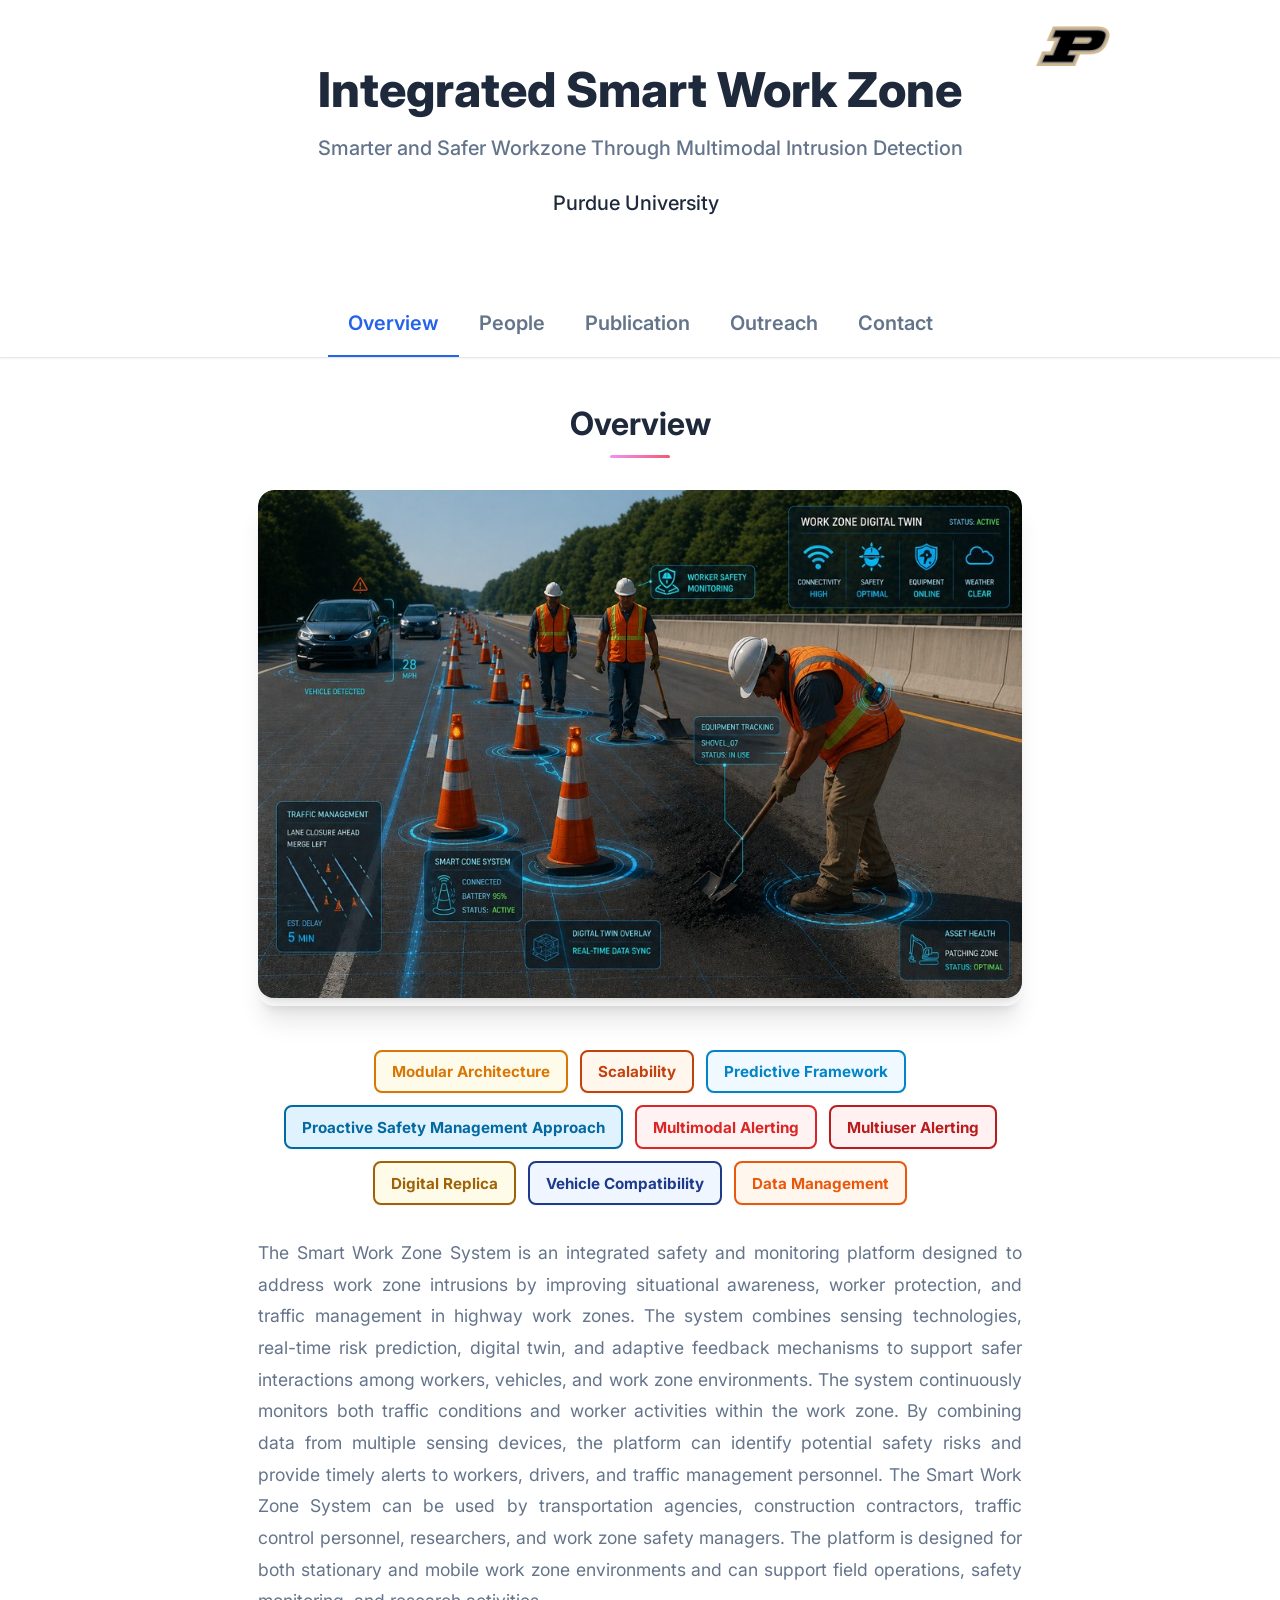
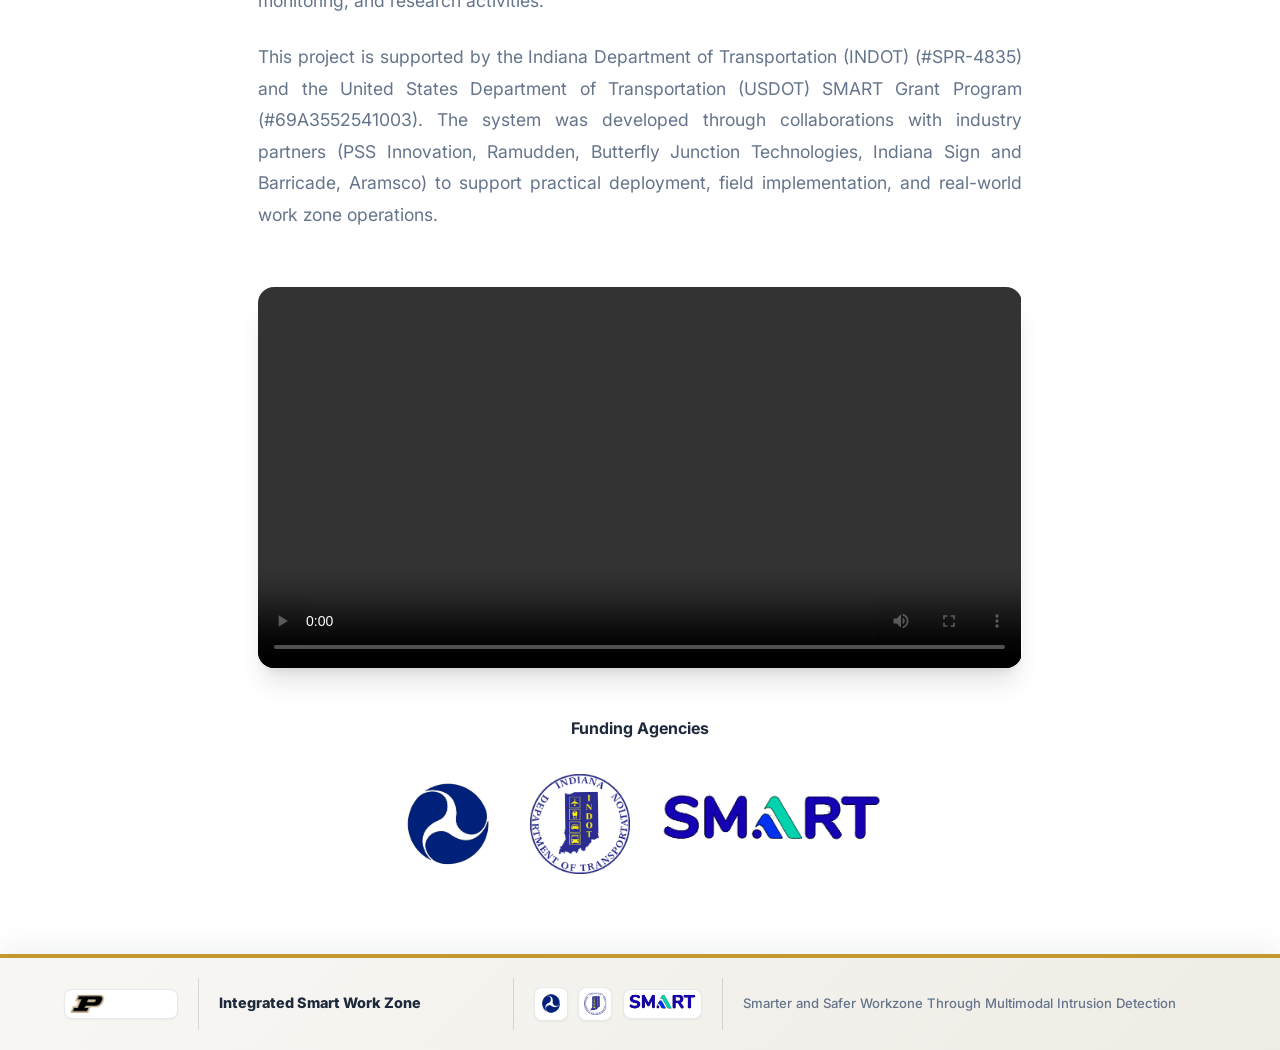
==== commit 03fc5d6c: "Updated video; added keywords; added posters; added contacts; waiting for outreaches and pub info." ====
--- a/index.html
+++ b/index.html
@@ -74,6 +74,38 @@
             <img src="static/images/overview-banner.png" alt="Integrated Smart Work Zone digital twin with worker safety monitoring and traffic management">
           </div>
 
+          <section class="key-capabilities" aria-label="Key system capabilities">
+            <ul class="key-capabilities__grid">
+              <li class="key-capability-card">
+                <h4>Modular Architecture</h4>
+              </li>
+              <li class="key-capability-card">
+                <h4>Scalability</h4>
+              </li>
+              <li class="key-capability-card">
+                <h4>Predictive Framework</h4>
+              </li>
+              <li class="key-capability-card">
+                <h4>Proactive Safety Management Approach</h4>
+              </li>
+              <li class="key-capability-card">
+                <h4>Multimodal Alerting</h4>
+              </li>
+              <li class="key-capability-card">
+                <h4>Multiuser Alerting</h4>
+              </li>
+              <li class="key-capability-card">
+                <h4>Digital Replica</h4>
+              </li>
+              <li class="key-capability-card">
+                <h4>Vehicle Compatibility</h4>
+              </li>
+              <li class="key-capability-card">
+                <h4>Data Management</h4>
+              </li>
+            </ul>
+          </section>
+
           <div class="content has-text-justified publication-body" style="margin-top: 2rem;">
             <p>
               The Smart Work Zone System is an integrated safety and monitoring platform designed to address work zone intrusions by improving situational awareness, worker protection, and traffic management in highway work zones. The system combines sensing technologies, real-time risk prediction, digital twin, and adaptive feedback mechanisms to support safer interactions among workers, vehicles, and work zone environments. The system continuously monitors both traffic conditions and worker activities within the work zone. By combining data from multiple sensing devices, the platform can identify potential safety risks and provide timely alerts to workers, drivers, and traffic management personnel. The Smart Work Zone System can be used by transportation agencies, construction contractors, traffic control personnel, researchers, and work zone safety managers. The platform is designed for both stationary and mobile work zone environments and can support field operations, safety monitoring, and research activities.
@@ -107,13 +139,13 @@
       <div class="site-footer-bar__inner">
         <div class="site-footer-bar__section site-footer-bar__logos">
           <img class="site-footer-bar__logo site-footer-bar__logo--purdue" src="static/images/purdue-logo.png" alt="Purdue University">
-          <img class="site-footer-bar__logo site-footer-bar__logo--indot" src="static/images/funding/indot.png" alt="Indiana Department of Transportation">
         </div>
         <div class="site-footer-bar__section site-footer-bar__project">
           <p class="site-footer-bar__text">Integrated Smart Work Zone</p>
         </div>
         <div class="site-footer-bar__section site-footer-bar__funding">
           <img class="site-footer-bar__logo site-footer-bar__logo--usdot" src="static/images/funding/usdot.png" alt="U.S. Department of Transportation">
+          <img class="site-footer-bar__logo site-footer-bar__logo--indot" src="static/images/funding/indot.png" alt="Indiana Department of Transportation">
           <img class="site-footer-bar__logo site-footer-bar__logo--smart" src="static/images/funding/smart.png" alt="USDOT SMART Grant Program">
         </div>
         <div class="site-footer-bar__section site-footer-bar__tagline">
--- a/static/css/index.css
+++ b/static/css/index.css
@@ -84,6 +84,86 @@
   margin-top: 2rem;
 }
 
+/* Overview key capabilities */
+.key-capabilities {
+  margin: 2.75rem 0 1rem;
+}
+
+.key-capabilities__grid {
+  display: flex;
+  flex-wrap: wrap;
+  justify-content: center;
+  gap: 0.75rem;
+  margin: 0;
+  padding: 0;
+  list-style: none;
+}
+
+.key-capability-card {
+  --capability-color: #d97706;
+  --capability-background: #fffbeb;
+  padding: 0.65rem 1rem;
+  background: var(--capability-background);
+  border: 2px solid var(--capability-color);
+  border-radius: 8px;
+  box-shadow: var(--shadow-sm);
+  transition: var(--transition);
+}
+
+.key-capability-card:hover {
+  transform: translateY(-3px);
+  box-shadow: var(--shadow-md);
+}
+
+.key-capability-card h4 {
+  margin: 0;
+  color: var(--capability-color);
+  font-size: 0.95rem;
+  font-weight: 700;
+  line-height: 1.25;
+  text-align: center;
+}
+
+.key-capability-card:nth-child(2) {
+  --capability-color: #c2410c;
+  --capability-background: #fff7ed;
+}
+
+.key-capability-card:nth-child(3) {
+  --capability-color: #0284c7;
+  --capability-background: #f0f9ff;
+}
+
+.key-capability-card:nth-child(4) {
+  --capability-color: #0369a1;
+  --capability-background: #e0f2fe;
+}
+
+.key-capability-card:nth-child(5) {
+  --capability-color: #dc2626;
+  --capability-background: #fef2f2;
+}
+
+.key-capability-card:nth-child(6) {
+  --capability-color: #b91c1c;
+  --capability-background: #fff1f2;
+}
+
+.key-capability-card:nth-child(7) {
+  --capability-color: #a16207;
+  --capability-background: #fefce8;
+}
+
+.key-capability-card:nth-child(8) {
+  --capability-color: #1e3a8a;
+  --capability-background: #eff6ff;
+}
+
+.key-capability-card:nth-child(9) {
+  --capability-color: #ea580c;
+  --capability-background: #fff7ed;
+}
+
 .people-section-title {
   font-family: 'Inter', sans-serif !important;
   font-weight: 700 !important;
@@ -216,6 +296,63 @@
 .pub-list .highlight {
   color: #ef4444;
   font-weight: 600;
+}
+
+.publication-poster {
+  width: 100%;
+  margin: 1.75rem auto 0 !important;
+  text-align: center;
+}
+
+.publication-poster--portrait {
+  max-width: 640px;
+}
+
+.publication-poster > a {
+  display: block;
+  overflow: hidden;
+  background: #fff;
+  border: 1px solid var(--border-color);
+  border-radius: var(--border-radius);
+  box-shadow: var(--shadow-md);
+  transition: var(--transition);
+}
+
+.publication-poster > a:hover {
+  transform: translateY(-3px);
+  box-shadow: var(--shadow-xl);
+}
+
+.publication-poster img {
+  display: block;
+  width: 100%;
+  height: auto;
+  margin: 0;
+}
+
+.publication-poster figcaption {
+  margin-top: 0.85rem;
+}
+
+.publication-poster__link {
+  display: inline-flex;
+  align-items: center;
+  justify-content: center;
+  padding: 0.55rem 0.9rem;
+  color: var(--primary-color) !important;
+  background: var(--background-accent);
+  border: 1px solid var(--border-color);
+  border-radius: 8px;
+  font-size: 0.9rem;
+  font-weight: 700 !important;
+  text-decoration: none !important;
+  transition: var(--transition);
+}
+
+.publication-poster__link:hover {
+  color: #fff !important;
+  background: var(--primary-color);
+  border-color: var(--primary-color);
 }
 
 .outreach-list {
@@ -450,28 +587,36 @@
 
 /* Site footer bar (footnote) */
 .site-footer-bar {
-  background: #c0c0c0;
+  background: linear-gradient(135deg, #f8f7f4 0%, #efece5 100%);
   padding: 0 !important;
   margin-top: auto;
   flex-shrink: 0;
-  border-top: none;
+  border-top: 4px solid #c3982e;
+  box-shadow: 0 -8px 24px rgb(30 41 59 / 0.06);
+}
+
+.site-footer-bar__scroll {
+  width: 100%;
 }
 
 .site-footer-bar__inner {
-  display: flex;
-  align-items: stretch;
-  width: 100%;
-  min-height: 44px;
+  display: grid;
+  grid-template-columns: auto minmax(11rem, 0.8fr) auto minmax(17rem, 1.25fr);
+  align-items: center;
+  width: min(100%, 1200px);
+  min-height: 92px;
+  margin: 0 auto;
+  padding: 1rem 1.5rem;
 }
 
 .site-footer-bar__section {
   display: flex;
   align-items: center;
   justify-content: center;
-  gap: 0.5rem;
-  padding: 0.4rem 0.85rem;
-  border-right: 1px solid #000;
-  flex-shrink: 0;
+  min-height: 52px;
+  gap: 0.75rem;
+  padding: 0.35rem 1.25rem;
+  border-right: 1px solid rgb(30 41 59 / 0.14);
 }
 
 .site-footer-bar__section:last-child {
@@ -479,80 +624,102 @@
 }
 
 .site-footer-bar__logos {
-  flex: 0 0 auto;
-  padding-left: 1rem;
-  padding-right: 1rem;
+  justify-content: flex-start;
+  padding-left: 0;
 }
 
 .site-footer-bar__project {
-  flex: 0 0 17%;
-  min-width: 11rem;
+  justify-content: flex-start;
 }
 
 .site-footer-bar__funding {
-  flex: 0 0 22%;
-  min-width: 10rem;
-  gap: 0.35rem;
+  gap: 0.65rem;
 }
 
 .site-footer-bar__tagline {
-  flex: 1 1 auto;
-  min-width: 12rem;
-  padding-right: 1rem;
+  justify-content: flex-start;
+  padding-right: 0;
 }
 
 .site-footer-bar__text {
   font-family: 'Inter', sans-serif;
-  font-size: clamp(0.7rem, 1vw, 0.9rem);
+  font-size: 0.82rem;
+  font-weight: 600;
+  color: var(--text-primary);
+  text-align: left;
+  line-height: 1.45;
+  margin: 0;
+}
+
+.site-footer-bar__project .site-footer-bar__text {
+  font-size: 0.9rem;
+  font-weight: 800;
+}
+
+.site-footer-bar__tagline .site-footer-bar__text {
+  color: var(--text-secondary);
   font-weight: 500;
-  color: #000;
-  text-align: center;
-  line-height: 1.25;
-  margin: 0;
 }
 
 .site-footer-bar__logo {
   display: block;
   object-fit: contain;
   flex-shrink: 0;
+  background: #fff;
+  border: 1px solid rgb(30 41 59 / 0.1);
+  border-radius: 8px;
+  box-shadow: var(--shadow-sm);
+  padding: 0.3rem;
 }
 
 .site-footer-bar__logo--purdue {
-  height: 22px;
+  height: 30px;
   width: auto;
-  max-width: 110px;
+  max-width: 145px;
 }
 
 .site-footer-bar__logo--indot {
-  height: 28px;
+  height: 34px;
   width: auto;
-  max-width: 32px;
+  max-width: 38px;
 }
 
 .site-footer-bar__logo--usdot {
-  height: 26px;
+  height: 34px;
   width: auto;
-  max-width: 28px;
+  max-width: 38px;
 }
 
 .site-footer-bar__logo--smart {
-  height: 22px;
+  height: 30px;
   width: auto;
-  max-width: 88px;
+  max-width: 105px;
 }
 
 @media screen and (max-width: 900px) {
-  .site-footer-bar__scroll {
-    overflow-x: auto;
-    -webkit-overflow-scrolling: touch;
-  }
-
   .site-footer-bar__inner {
-    min-width: 52rem;
+    grid-template-columns: 1fr 1fr;
+    padding: 0.75rem 1rem;
+  }
+
+  .site-footer-bar__section {
+    justify-content: center;
+    min-height: 60px;
+    padding: 0.65rem 1rem;
+    border-bottom: 1px solid rgb(30 41 59 / 0.12);
+  }
+
+  .site-footer-bar__section:nth-child(2) {
+    border-right: none;
+  }
+
+  .site-footer-bar__section:nth-child(3),
+  .site-footer-bar__section:nth-child(4) {
+    border-bottom: none;
   }
 
   .site-footer-bar__text {
-    font-size: 0.75rem;
+    text-align: center;
   }
 }
 
@@ -573,6 +740,23 @@
 
   .publication-header .hero-body {
     padding-top: 3.5rem;
+  }
+}
+
+@media screen and (max-width: 520px) {
+  .site-footer-bar__inner {
+    grid-template-columns: 1fr;
+  }
+
+  .site-footer-bar__section,
+  .site-footer-bar__section:nth-child(2),
+  .site-footer-bar__section:nth-child(3) {
+    border-right: none;
+    border-bottom: 1px solid rgb(30 41 59 / 0.12);
+  }
+
+  .site-footer-bar__section:last-child {
+    border-bottom: none;
   }
 }
 
@@ -1179,6 +1363,3 @@
     box-shadow: none !important;
   }
 }
-
-
-
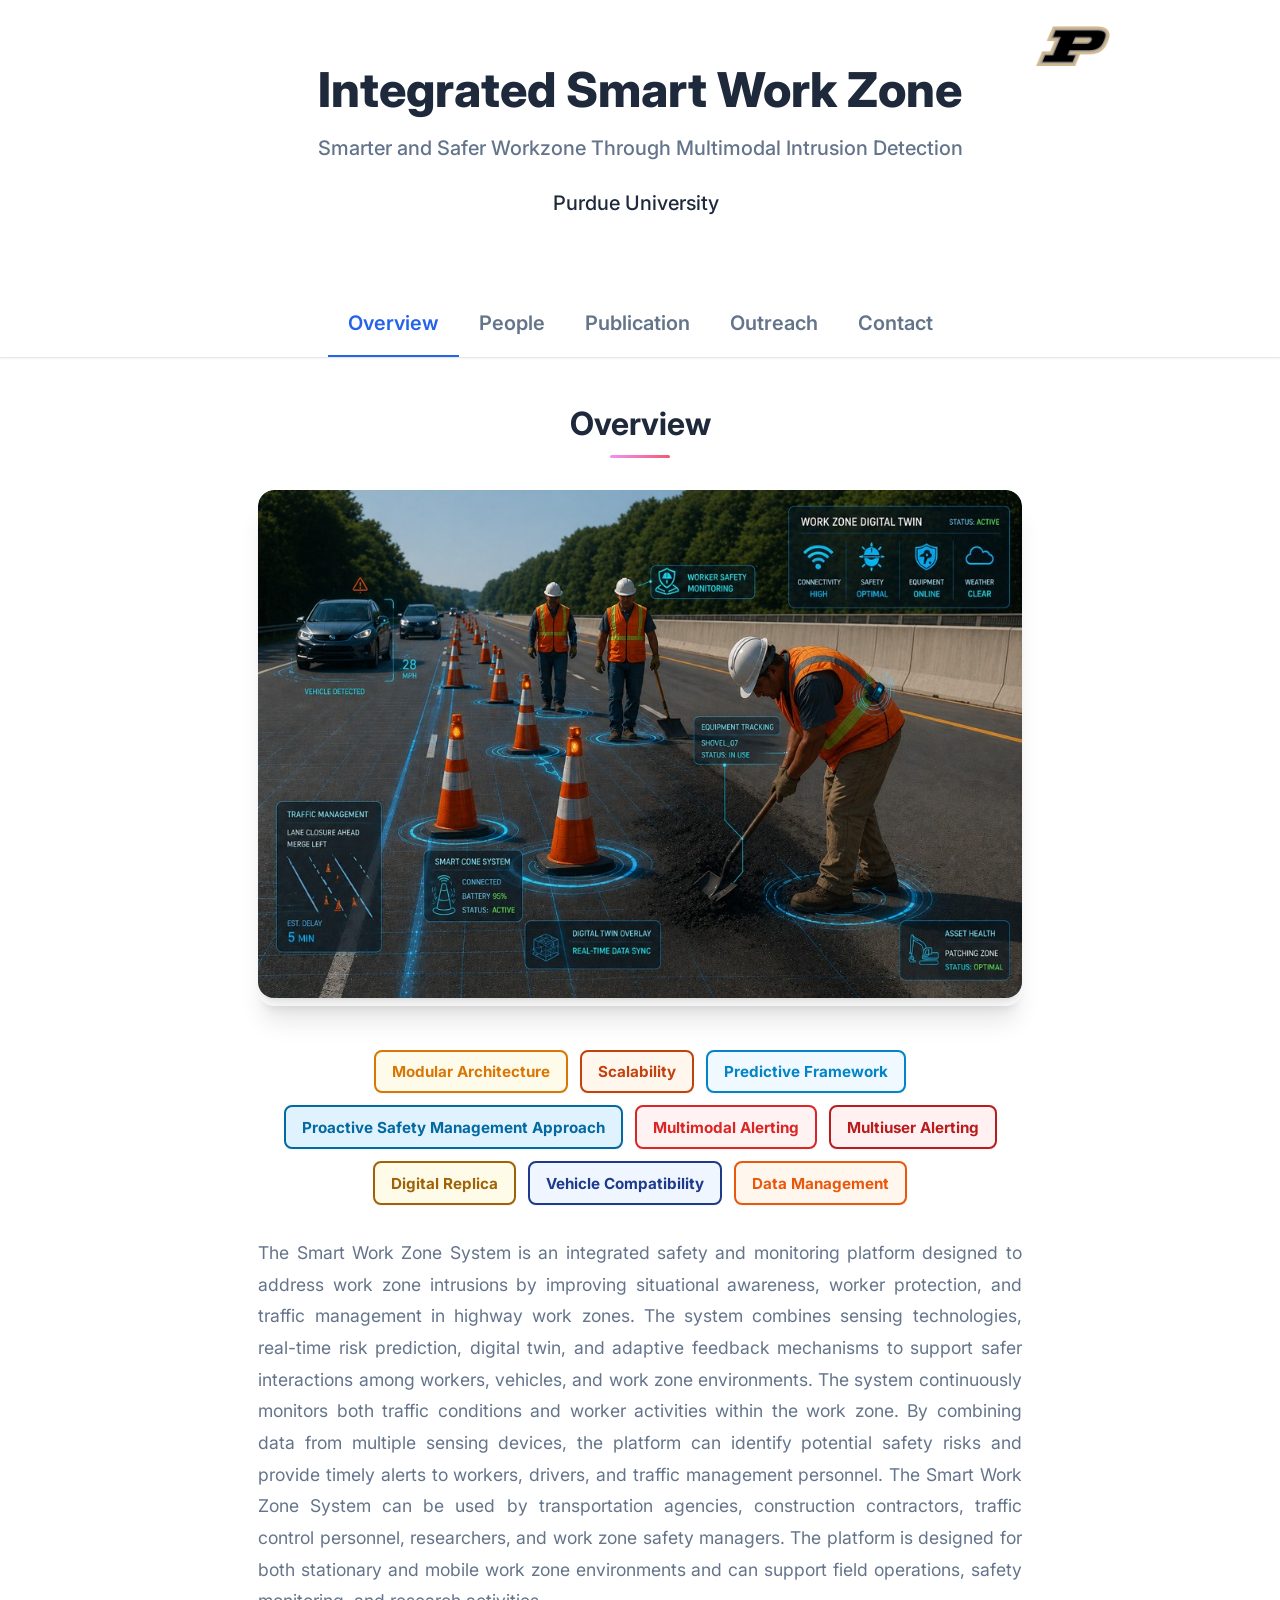
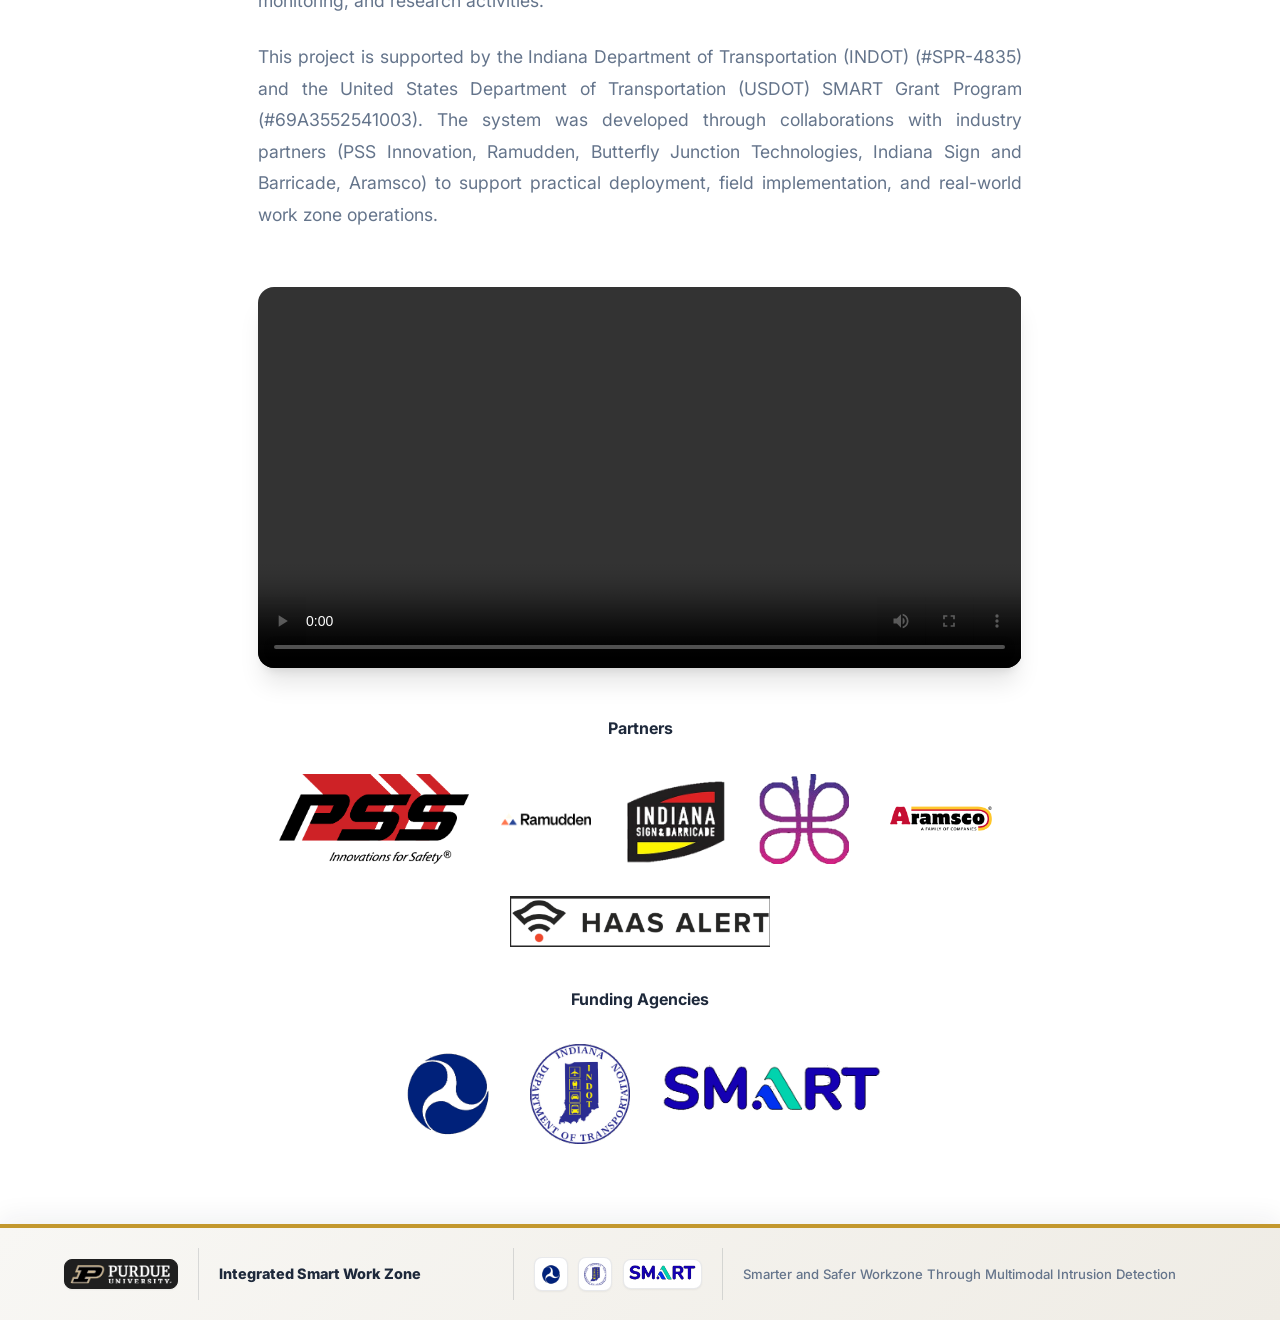
==== commit e350da8b: "Move partners to overview; delete INDOT people emails;" ====
--- a/index.html
+++ b/index.html
@@ -122,6 +122,16 @@
             </video>
           </div>
 
+          <h3 class="people-section-title">Partners</h3>
+          <div class="partners-logos">
+            <img src="static/images/partners/pss-innovation.png" alt="PSS Innovation">
+            <img src="static/images/partners/ramudden.png" alt="Ramudden">
+            <img src="static/images/partners/butterfly-junction.png" alt="Butterfly Junction Technologies">
+            <img src="static/images/partners/indiana-sign-barricade.png" alt="Indiana Sign and Barricade">
+            <img src="static/images/partners/aramsco.png" alt="Aramsco">
+            <img src="static/images/partners/haas-alert.png" alt="HAAS Alert">
+          </div>
+
           <h3 class="people-section-title funding-section-title">Funding Agencies</h3>
           <div class="partners-logos funding-logos">
             <img src="static/images/funding/usdot.png" alt="U.S. Department of Transportation">
--- a/static/css/index.css
+++ b/static/css/index.css
@@ -676,6 +676,8 @@
   height: 30px;
   width: auto;
   max-width: 145px;
+  background: #1f1f1f;
+  border-color: #1f1f1f;
 }
 
 .site-footer-bar__logo--indot {
